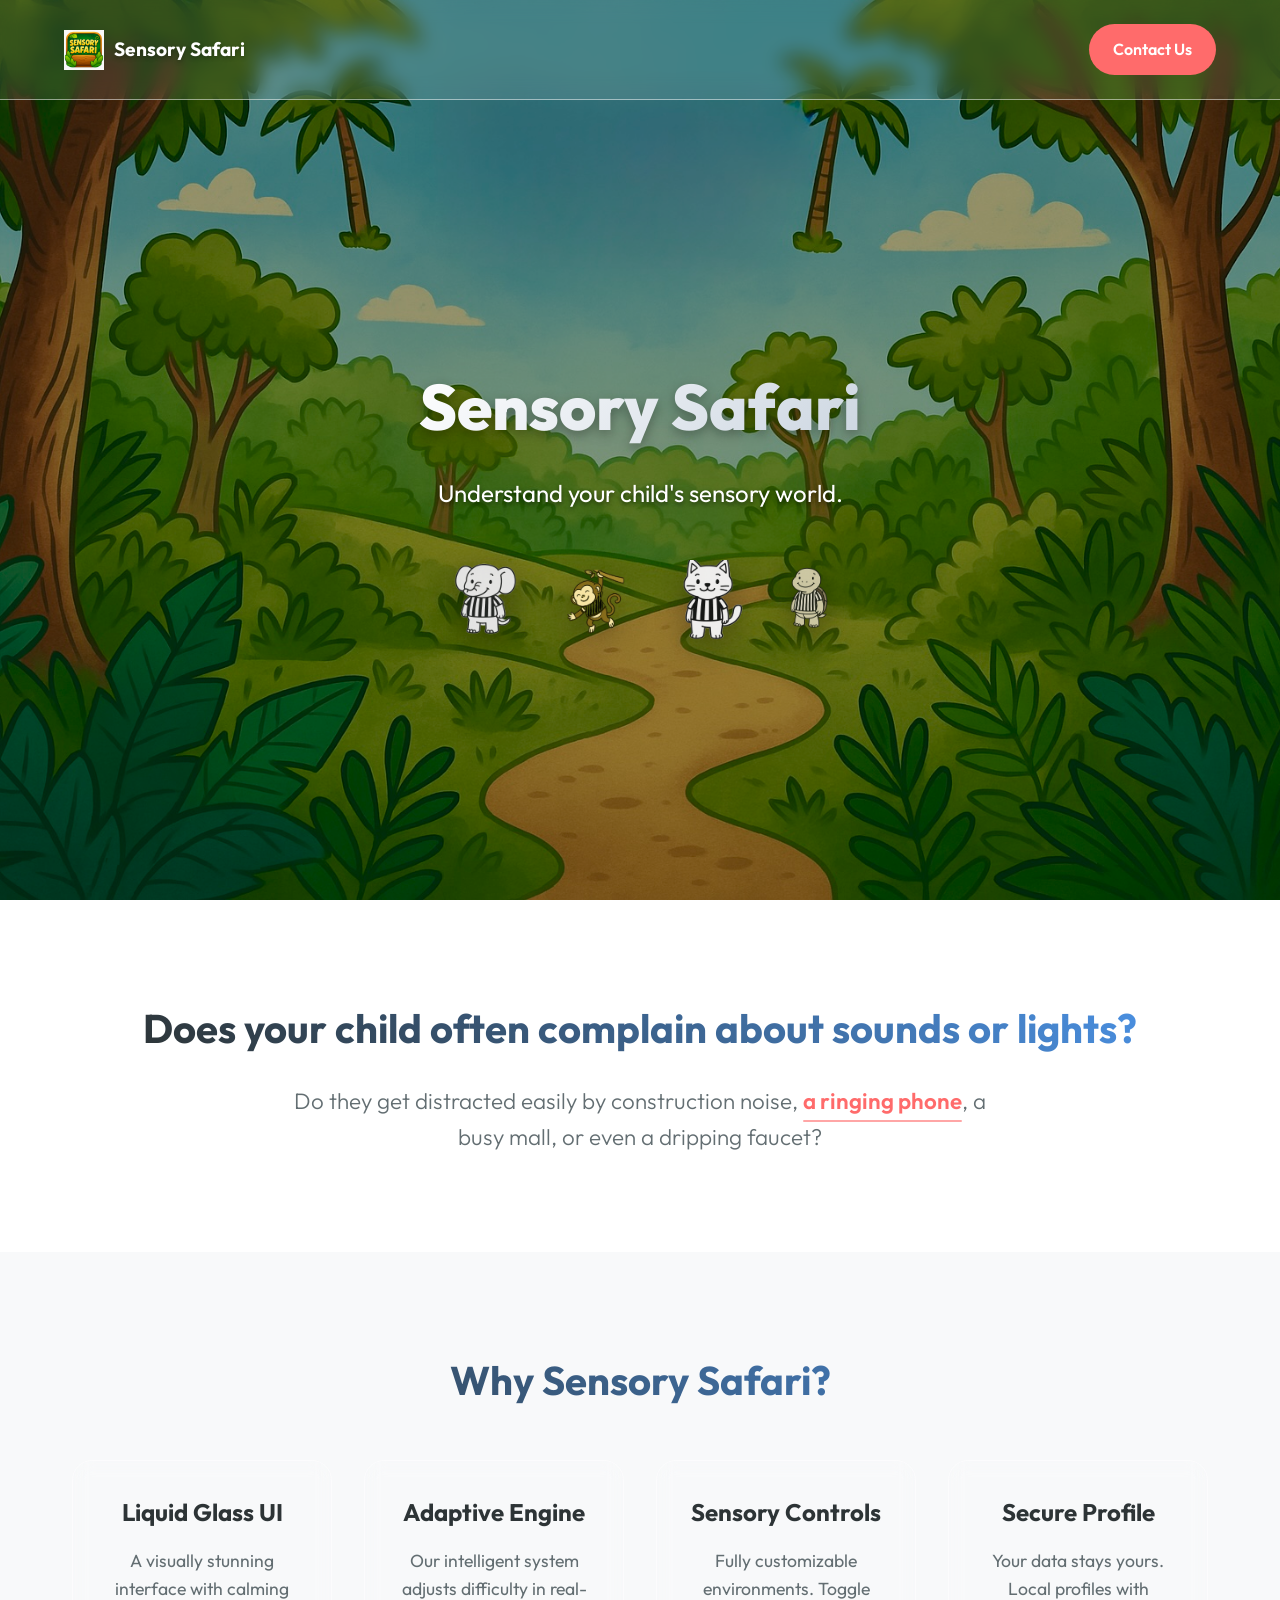
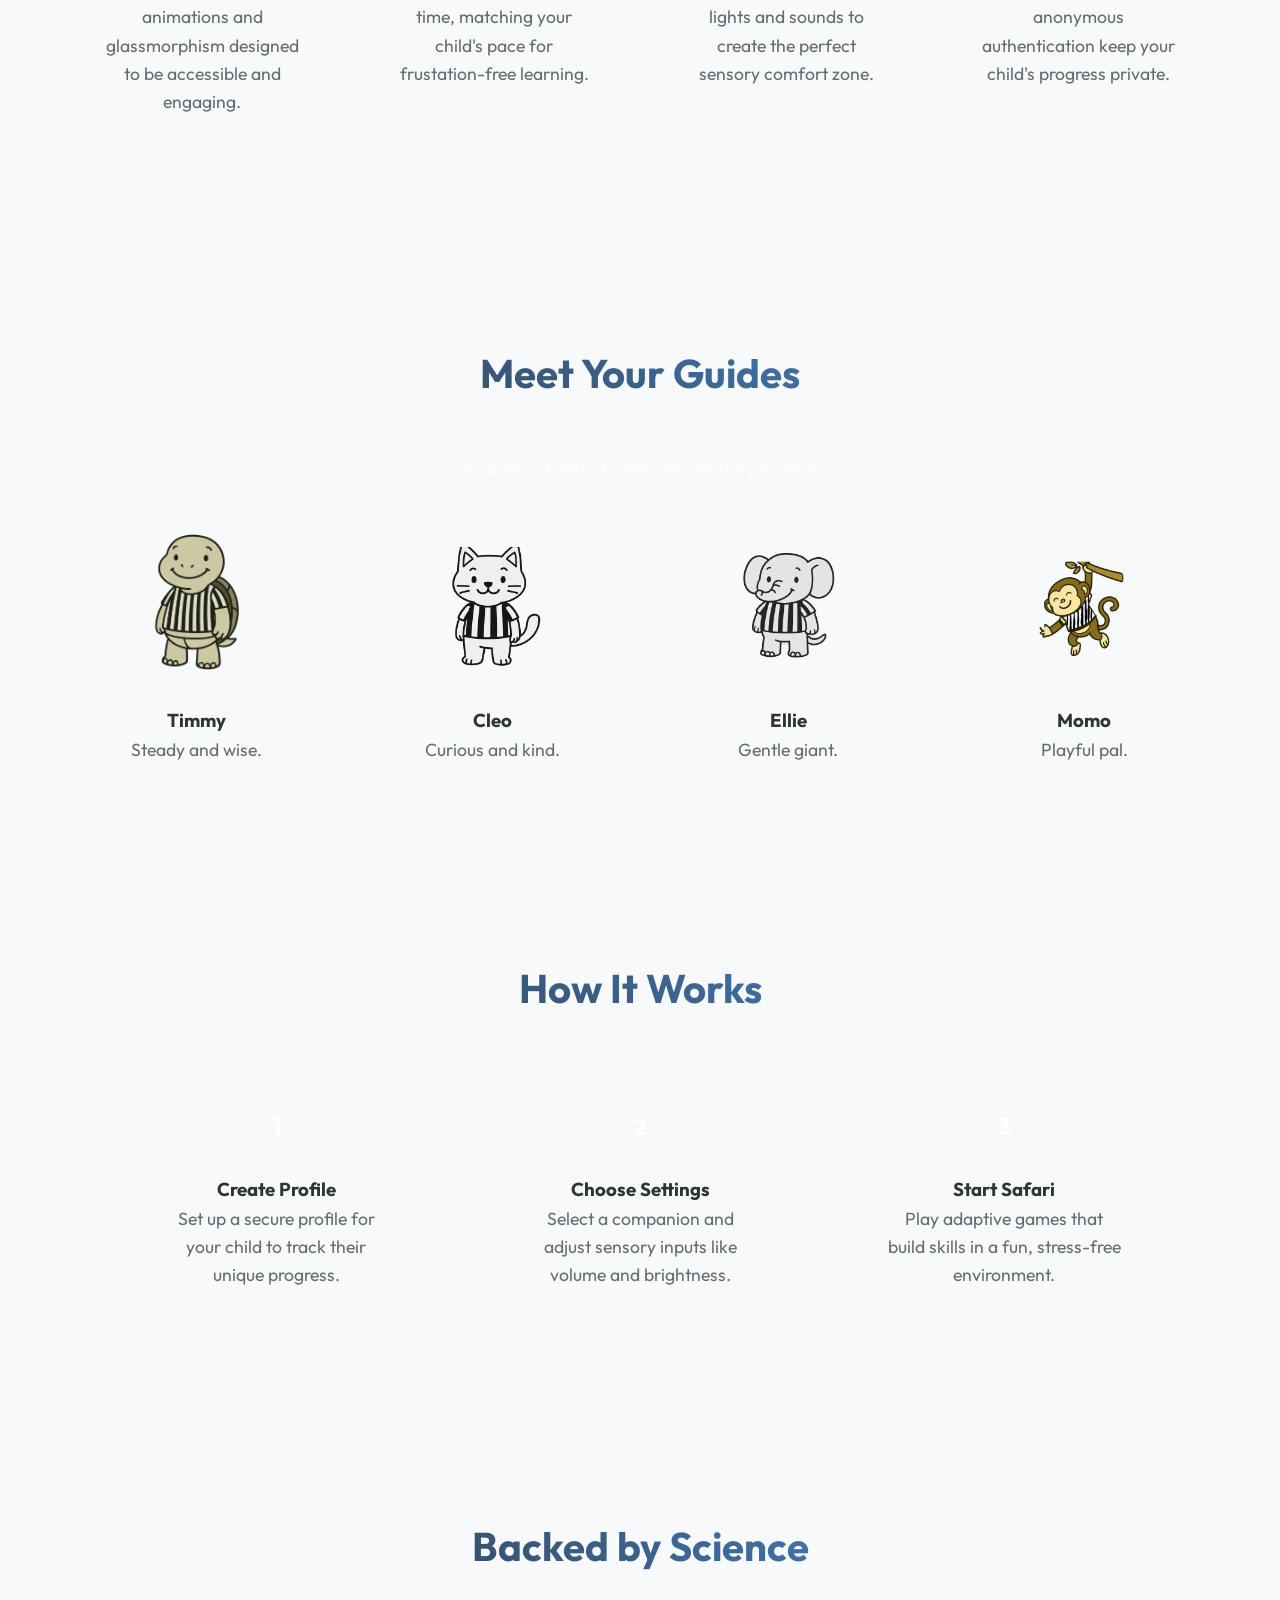
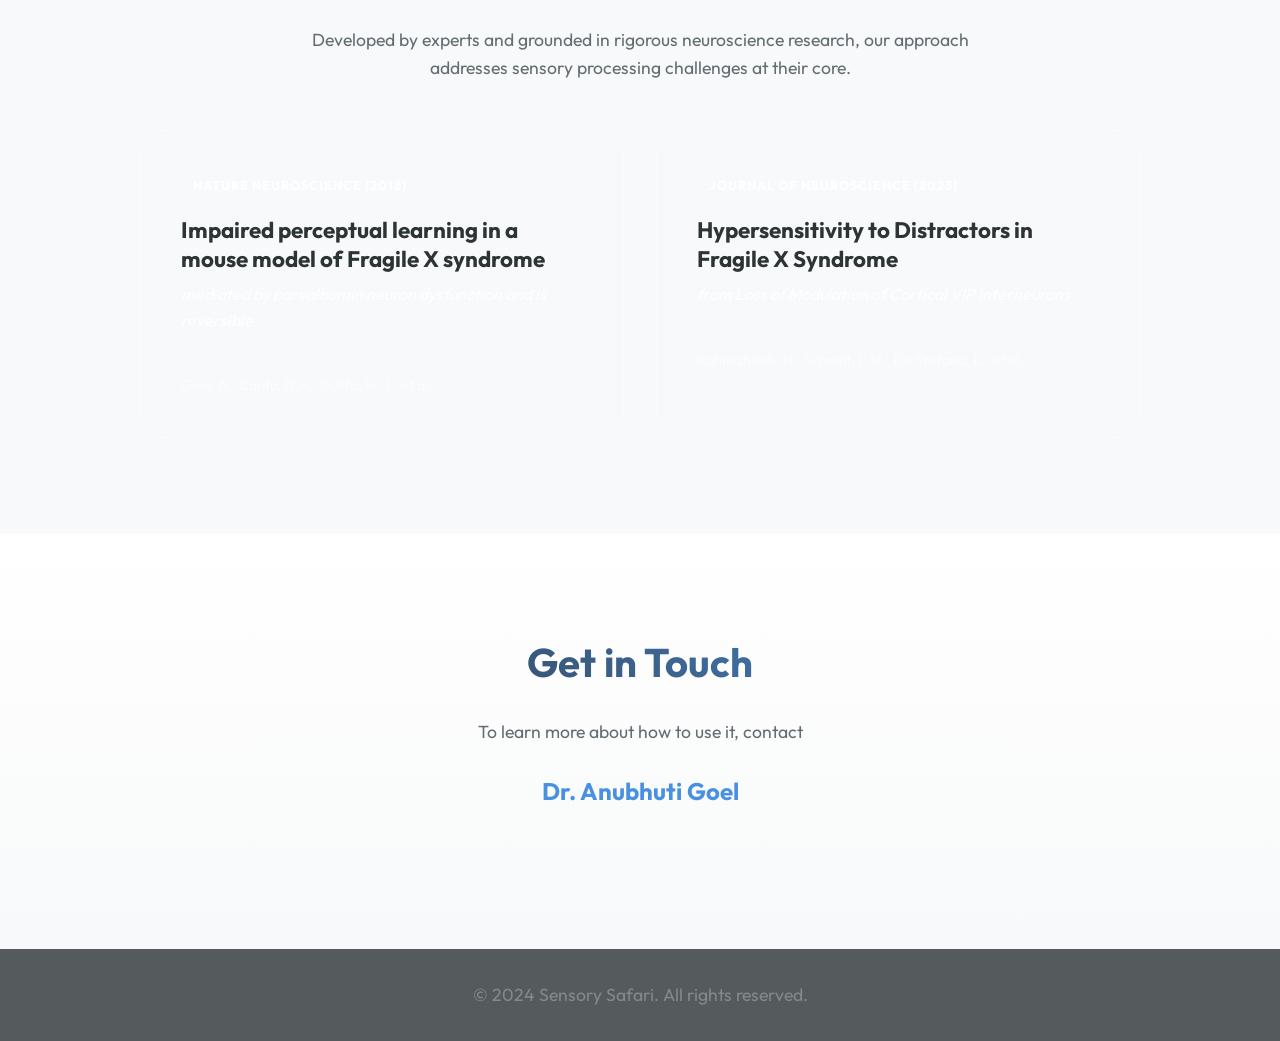
==== index.html @ 2cfa544a "Add Sensory Safari landing page and assets Initial commit for Sensory Safari web app, including inde" ====
<!DOCTYPE html>
<html lang="en">

<head>
    <meta charset="UTF-8">
    <meta name="viewport" content="width=device-width, initial-scale=1.0">
    <title>Sensory Safari</title>
    <meta name="description"
        content="Sensory Safari - An expert-developed tool to identify potential sensory or attentional challenges in children.">
    <link rel="preconnect" href="https://fonts.googleapis.com">
    <link rel="preconnect" href="https://fonts.gstatic.com" crossorigin>
    <link href="https://fonts.googleapis.com/css2?family=Outfit:wght@300;400;600;700&display=swap" rel="stylesheet">
    <link rel="stylesheet" href="styles.css">
    <link rel="icon" type="image/png" href="assets/app_icon.png">
</head>

<body>
    <nav class="navbar">
        <div class="logo-container">
            <img src="assets/app_icon.png" alt="Sensory Safari Logo" class="nav-logo">
            <span class="nav-title">Sensory Safari</span>
        </div>
        <a href="#contact" class="nav-cta">Contact Us</a>
    </nav>

    <header class="hero">
        <div class="hero-content">
            <h1 class="hero-title fade-in">Sensory Safari</h1>
            <p class="hero-subtitle fade-in delay-1">Understand your child's sensory world.</p>
            <div class="hero-animals">
                <img src="assets/elephant.png" alt="Elephant" class="animal elephant floating">
                <img src="assets/monkey.png" alt="Monkey" class="animal monkey floating delay-2">
                <img src="assets/cat.png" alt="Cat" class="animal cat floating delay-3">
                <img src="assets/turtle.png" alt="Turtle" class="animal turtle floating delay-4">
            </div>
        </div>
        <div class="hero-background"></div>
    </header>

    <main>
        <section class="problem-section scroll-reveal">
            <div class="container">
                <h2>Does your child often complain about sounds or lights?</h2>
                <p class="large-text">
                    Do they get distracted easily by construction noise, <span class="highlight">a ringing phone</span>,
                    a busy mall, or even a dripping faucet?
                </p>
            </div>
        </section>

        <!-- Features Section -->
        <section class="features scroll-reveal" id="features">
            <h2 class="section-title">Why Sensory Safari?</h2>
            <div class="features-grid">
                <div class="feature-card">
                    <h3>Liquid Glass UI</h3>
                    <p>A visually stunning interface with calming animations and glassmorphism designed to be accessible
                        and engaging.</p>
                </div>
                <div class="feature-card">
                    <h3>Adaptive Engine</h3>
                    <p>Our intelligent system adjusts difficulty in real-time, matching your child's pace for
                        frustation-free learning.</p>
                </div>
                <div class="feature-card">
                    <h3>Sensory Controls</h3>
                    <p>Fully customizable environments. Toggle lights and sounds to create the perfect sensory comfort
                        zone.</p>
                </div>
                <div class="feature-card">
                    <h3>Secure Profile</h3>
                    <p>Your data stays yours. Local profiles with anonymous authentication keep your child's progress
                        private.</p>
                </div>
            </div>
        </section>

        <!-- Companions Section -->
        <section class="companions scroll-reveal" id="companions">
            <h2 class="section-title">Meet Your Guides</h2>
            <p class="section-subtitle">Choose a friend to join you on the journey!</p>
            <div class="companions-grid">
                <div class="companion-card">
                    <div class="companion-img-wrapper">
                        <img src="assets/turtle.png" alt="Turtle" class="companion-img">
                    </div>
                    <h3>Timmy</h3>
                    <p>Steady and wise.</p>
                </div>
                <div class="companion-card">
                    <div class="companion-img-wrapper">
                        <img src="assets/cat.png" alt="Cat" class="companion-img">
                    </div>
                    <h3>Cleo</h3>
                    <p>Curious and kind.</p>
                </div>
                <div class="companion-card">
                    <div class="companion-img-wrapper">
                        <img src="assets/elephant.png" alt="Elephant" class="companion-img">
                    </div>
                    <h3>Ellie</h3>
                    <p>Gentle giant.</p>
                </div>
                <div class="companion-card">
                    <div class="companion-img-wrapper">
                        <img src="assets/monkey.png" alt="Monkey" class="companion-img">
                    </div>
                    <h3>Momo</h3>
                    <p>Playful pal.</p>
                </div>
            </div>
        </section>

        <!-- How It Works Section -->
        <section class="how-it-works scroll-reveal" id="how-it-works">
            <h2 class="section-title">How It Works</h2>
            <div class="steps-container">
                <div class="step-item">
                    <div class="step-number">1</div>
                    <h3>Create Profile</h3>
                    <p>Set up a secure profile for your child to track their unique progress.</p>
                </div>
                <div class="step-item">
                    <div class="step-number">2</div>
                    <h3>Choose Settings</h3>
                    <p>Select a companion and adjust sensory inputs like volume and brightness.</p>
                </div>
                <div class="step-item">
                    <div class="step-number">3</div>
                    <h3>Start Safari</h3>
                    <p>Play adaptive games that build skills in a fun, stress-free environment.</p>
                </div>
            </div>
        </section>

        <!-- Science Section -->
        <section class="science scroll-reveal" id="science">
            <div class="container">
                <h2 class="section-title">Backed by Science</h2>
                <p class="section-text">
                    Developed by experts and grounded in rigorous neuroscience research, our approach addresses sensory
                    processing challenges at their core.
                </p>
                <div class="research-grid">
                    <div class="research-card">
                        <div class="journal-badge">Nature Neuroscience (2018)</div>
                        <h3>Impaired perceptual learning in a mouse model of Fragile X syndrome</h3>
                        <p class="research-subtitle">mediated by parvalbumin neuron dysfunction and is reversible</p>
                        <p class="citation">Goel, A., Cantu, D.A., Guilfoyle, J., et al.</p>
                    </div>
                    <div class="research-card">
                        <div class="journal-badge">Journal of Neuroscience (2023)</div>
                        <h3>Hypersensitivity to Distractors in Fragile X Syndrome</h3>
                        <p class="research-subtitle">from Loss of Modulation of Cortical VIP Interneurons</p>
                        <p class="citation">Rahmatullah, N., Schmitt, L.M., De Stefano, L., et al.</p>
                    </div>
                </div>
            </div>
        </section>

        <section id="contact" class="contact-section scroll-reveal">
            <div class="container">
                <h2>Get in Touch</h2>
                <p>
                    To learn more about how to use it, contact <br>
                    <a href="mailto:anubhuti.goel@ucr.edu" class="contact-link">Dr. Anubhuti Goel</a>
                </p>
            </div>
        </section>
    </main>

    <footer>
        <div class="container">
            <p>&copy; 2024 Sensory Safari. All rights reserved.</p>
        </div>
    </footer>

    <script src="script.js"></script>
</body>

</html>
---- styles.css ----
:root {
    --primary: #4A90E2;
    --secondary: #50E3C2;
    --accent: #FF6B6B;
    --background: #F8F9FA;
    --text: #2D3436;
    --text-light: #636E72;
    --glass: rgba(255, 255, 255, 0.7);
    --glass-border: rgba(255, 255, 255, 0.5);
    --shadow: 0 8px 32px 0 rgba(31, 38, 135, 0.15);

    /* Safari vibes */
    --safari-green: #2ecc71;
    --safari-earth: #e67e22;
}

* {
    margin: 0;
    padding: 0;
    box-sizing: border-box;
}

body {
    font-family: 'Outfit', sans-serif;
    color: var(--text);
    background-color: var(--background);
    background-image:
        radial-gradient(at 0% 0%, hsla(253, 16%, 7%, 1) 0, transparent 50%),
        radial-gradient(at 50% 0%, hsla(225, 39%, 30%, 1) 0, transparent 50%),
        radial-gradient(at 100% 0%, hsla(339, 49%, 30%, 1) 0, transparent 50%);
    background-attachment: fixed;
    line-height: 1.6;
    overflow-x: hidden;
}

/* Navbar */
.navbar {
    position: fixed;
    top: 0;
    left: 0;
    width: 100%;
    padding: 1.5rem 5%;
    display: flex;
    justify-content: space-between;
    align-items: center;
    background: rgba(255, 255, 255, 0.1);
    backdrop-filter: blur(10px);
    -webkit-backdrop-filter: blur(10px);
    z-index: 1000;
    border-bottom: 1px solid var(--glass-border);
}

.logo-container {
    display: flex;
    align-items: center;
    gap: 10px;
}

.nav-logo {
    height: 40px;
    width: auto;
}

.nav-title {
    font-weight: 700;
    font-size: 1.2rem;
    color: white;
    /* Contrast against dark top bg */
    text-shadow: 0 2px 4px rgba(0, 0, 0, 0.3);
}

.nav-cta {
    padding: 0.8rem 1.5rem;
    background: var(--accent);
    color: white;
    text-decoration: none;
    border-radius: 50px;
    font-weight: 600;
    transition: transform 0.3s ease, box-shadow 0.3s ease;
}

.nav-cta:hover {
    transform: translateY(-2px);
    box-shadow: 0 5px 15px rgba(255, 107, 107, 0.4);
}

/* Hero Section */
.hero {
    min-height: 100vh;
    display: flex;
    align-items: center;
    justify-content: center;
    text-align: center;
    position: relative;
    padding: 8rem 2rem 2rem;
    color: white;
    overflow: hidden;
}

.hero-background {
    position: absolute;
    top: 0;
    left: 0;
    width: 100%;
    height: 100%;
    background-image: url('assets/Background.png');
    /* Use app background if suitable, else gradient remains */
    background-size: cover;
    background-position: center;
    z-index: -1;
    filter: brightness(0.6);
    /* Darken for text readability */
}

/* Fallback if image doesn't load or looks bad, use body gradient */

.hero-content {
    max-width: 800px;
    z-index: 1;
}

.hero-title {
    font-size: 4rem;
    font-weight: 800;
    margin-bottom: 1rem;
    background: linear-gradient(135deg, #fff 0%, #cbd5e0 100%);
    -webkit-background-clip: text;
    background-clip: text;
    background-clip: text;
    -webkit-text-fill-color: transparent;
    filter: drop-shadow(0 4px 6px rgba(0, 0, 0, 0.3));
    opacity: 0;
    transform: translateY(20px);
    transition: opacity 0.8s ease, transform 0.8s ease;
}

.hero-subtitle {
    font-size: 1.5rem;
    margin-bottom: 3rem;
    font-weight: 400;
    color: white;
    text-shadow: 0 2px 4px rgba(0, 0, 0, 0.5);
    opacity: 0;
    transform: translateY(20px);
    transition: opacity 0.8s ease, transform 0.8s ease;
}

/* Features Section */
.features,
.companions,
.how-it-works {
    padding: 6rem 2rem;
    max-width: 1200px;
    margin: 0 auto;
    text-align: center;
}

.section-title {
    font-size: 2.5rem;
    margin-bottom: 3rem;
    color: var(--text-color);
}

.section-subtitle {
    font-size: 1.2rem;
    margin-bottom: 3rem;
    color: rgba(255, 255, 255, 0.8);
}

.features-grid {
    display: grid;
    grid-template-columns: repeat(auto-fit, minmax(250px, 1fr));
    gap: 2rem;
}

.feature-card {
    background: var(--glass-bg);
    backdrop-filter: blur(10px);
    border: 1px solid var(--glass-border);
    padding: 2rem;
    border-radius: 20px;
    transition: transform 0.3s ease;
}

.feature-card:hover {
    transform: translateY(-10px);
}

.feature-card h3 {
    font-size: 1.5rem;
    margin-bottom: 1rem;
    color: var(--secondary-color);
}

/* Companions Section */
.companions-grid {
    display: grid;
    grid-template-columns: repeat(auto-fit, minmax(200px, 1fr));
    gap: 3rem;
    justify-items: center;
}

.companion-card {
    text-align: center;
}

.companion-img-wrapper {
    width: 150px;
    height: 150px;
    background: var(--glass-bg);
    border-radius: 50%;
    display: flex;
    align-items: center;
    justify-content: center;
    margin-bottom: 1.5rem;
    border: 2px solid var(--primary-color);
    transition: transform 0.3s ease, box-shadow 0.3s ease;
}

.companion-img-wrapper:hover {
    transform: scale(1.05);
    box-shadow: 0 0 20px rgba(78, 205, 196, 0.4);
}

.companion-img {
    width: 80%;
    height: auto;
}

/* How It Works Section */
.steps-container {
    display: flex;
    flex-wrap: wrap;
    justify-content: center;
    gap: 4rem;
    margin-top: 3rem;
}

.step-item {
    flex: 1;
    min-width: 250px;
    max-width: 300px;
    position: relative;
    padding: 2rem;
    background: var(--glass-bg);
    border-radius: 20px;
    border: 1px solid var(--glass-border);
}

.step-number {
    width: 50px;
    height: 50px;
    background: var(--accent-color);
    color: white;
    font-size: 1.5rem;
    font-weight: bold;
    border-radius: 50%;
    display: flex;
    align-items: center;
    justify-content: center;
    margin: 0 auto 1.5rem;
}

/* Research Section */
.research-grid {
    display: grid;
    grid-template-columns: repeat(auto-fit, minmax(300px, 1fr));
    gap: 2rem;
    margin-top: 3rem;
    text-align: left;
}

.research-card {
    background: var(--glass-bg);
    backdrop-filter: blur(10px);
    border: 1px solid var(--glass-border);
    padding: 2.5rem;
    border-radius: 20px;
    position: relative;
    transition: transform 0.3s ease, box-shadow 0.3s ease;
}

.research-card:hover {
    transform: translateY(-5px);
    box-shadow: 0 10px 30px rgba(0, 0, 0, 0.2);
}

.journal-badge {
    display: inline-block;
    background: var(--accent-color);
    color: white;
    padding: 0.25rem 0.75rem;
    border-radius: 50px;
    font-size: 0.8rem;
    font-weight: bold;
    margin-bottom: 1rem;
    text-transform: uppercase;
    letter-spacing: 1px;
}

.research-card h3 {
    font-size: 1.4rem;
    margin-bottom: 0.5rem;
    color: var(--secondary-color);
    line-height: 1.3;
}

.research-subtitle {
    font-size: 1rem;
    color: rgba(255, 255, 255, 0.9);
    margin-bottom: 1.5rem;
    font-style: italic;
}

.citation {
    font-size: 0.9rem;
    color: rgba(255, 255, 255, 0.6);
    border-top: 1px solid rgba(255, 255, 255, 0.1);
    padding-top: 1rem;
}

/* Hero Animals */
.hero-animals {
    display: flex;
    justify-content: center;
    gap: 2rem;
    flex-wrap: wrap;
    margin-top: 2rem;
}

.animal {
    height: 80px;
    width: auto;
    filter: drop-shadow(0 10px 15px rgba(0, 0, 0, 0.3));
    transition: transform 0.3s ease;
}

.animal:hover {
    transform: scale(1.1) rotate(5deg);
}

/* Floating Animation */
@keyframes float {
    0% {
        transform: translateY(0px);
    }

    50% {
        transform: translateY(-10px);
    }

    100% {
        transform: translateY(0px);
    }
}

.floating {
    animation: float 4s ease-in-out infinite;
}

.delay-1 {
    animation-delay: 0.5s;
}

.delay-2 {
    animation-delay: 1s;
}

.delay-3 {
    animation-delay: 1.5s;
}

.delay-4 {
    animation-delay: 2s;
}

/* Sections */
section {
    padding: 6rem 2rem;
}

.container {
    max-width: 1000px;
    margin: 0 auto;
    text-align: center;
}

.glass-card {
    background: var(--glass);
    backdrop-filter: blur(16px);
    -webkit-backdrop-filter: blur(16px);
    border: 1px solid var(--glass-border);
    border-radius: 20px;
    padding: 4rem;
    box-shadow: var(--shadow);
}

h2 {
    font-size: 2.5rem;
    margin-bottom: 1.5rem;
    background: linear-gradient(45deg, var(--text), var(--primary));
    -webkit-background-clip: text;
    background-clip: text;
    background-clip: text;
    -webkit-text-fill-color: transparent;
}

p {
    font-size: 1.1rem;
    color: var(--text-light);
    max-width: 700px;
    margin: 0 auto;
}

.large-text {
    font-size: 1.4rem;
    font-weight: 300;
}

.highlight {
    color: var(--accent);
    font-weight: 600;
    position: relative;
    display: inline-block;
}

.highlight::after {
    content: '';
    position: absolute;
    bottom: -2px;
    left: 0;
    width: 100%;
    height: 2px;
    background: var(--accent);
    border-radius: 2px;
    opacity: 0.6;
}

/* Problem Section */
.problem-section {
    background: white;
}

/* Solution Section */
.solution-section {
    background: transparent;
    padding: 8rem 2rem;
}

/* Science Section */
.science-section {
    background: white;
}

/* Contact Section */
.contact-section {
    background: linear-gradient(180deg, white 0%, var(--background) 100%);
    padding-bottom: 8rem;
}

.contact-link {
    color: var(--primary);
    font-weight: 700;
    text-decoration: none;
    font-size: 1.5rem;
    margin-top: 1rem;
    display: inline-block;
    padding: 0.5rem 1rem;
    border: 2px solid transparent;
    border-radius: 10px;
    transition: all 0.3s ease;
}

.contact-link:hover {
    border-color: var(--primary);
    background: rgba(74, 144, 226, 0.1);
}

/* Footer */
footer {
    background: #2D3436;
    color: white;
    padding: 2rem;
    text-align: center;
    font-size: 0.9rem;
    opacity: 0.8;
}

/* Scroll Reveal */
.scroll-reveal {
    opacity: 0;
    transform: translateY(30px);
    transition: all 0.8s ease-out;
}

.scroll-reveal.visible {
    opacity: 1;
    transform: translateY(0);
}

/* Responsive */
@media (max-width: 768px) {
    .hero-title {
        font-size: 3rem;
    }

    .glass-card {
        padding: 2rem;
    }

    h2 {
        font-size: 2rem;
    }
}
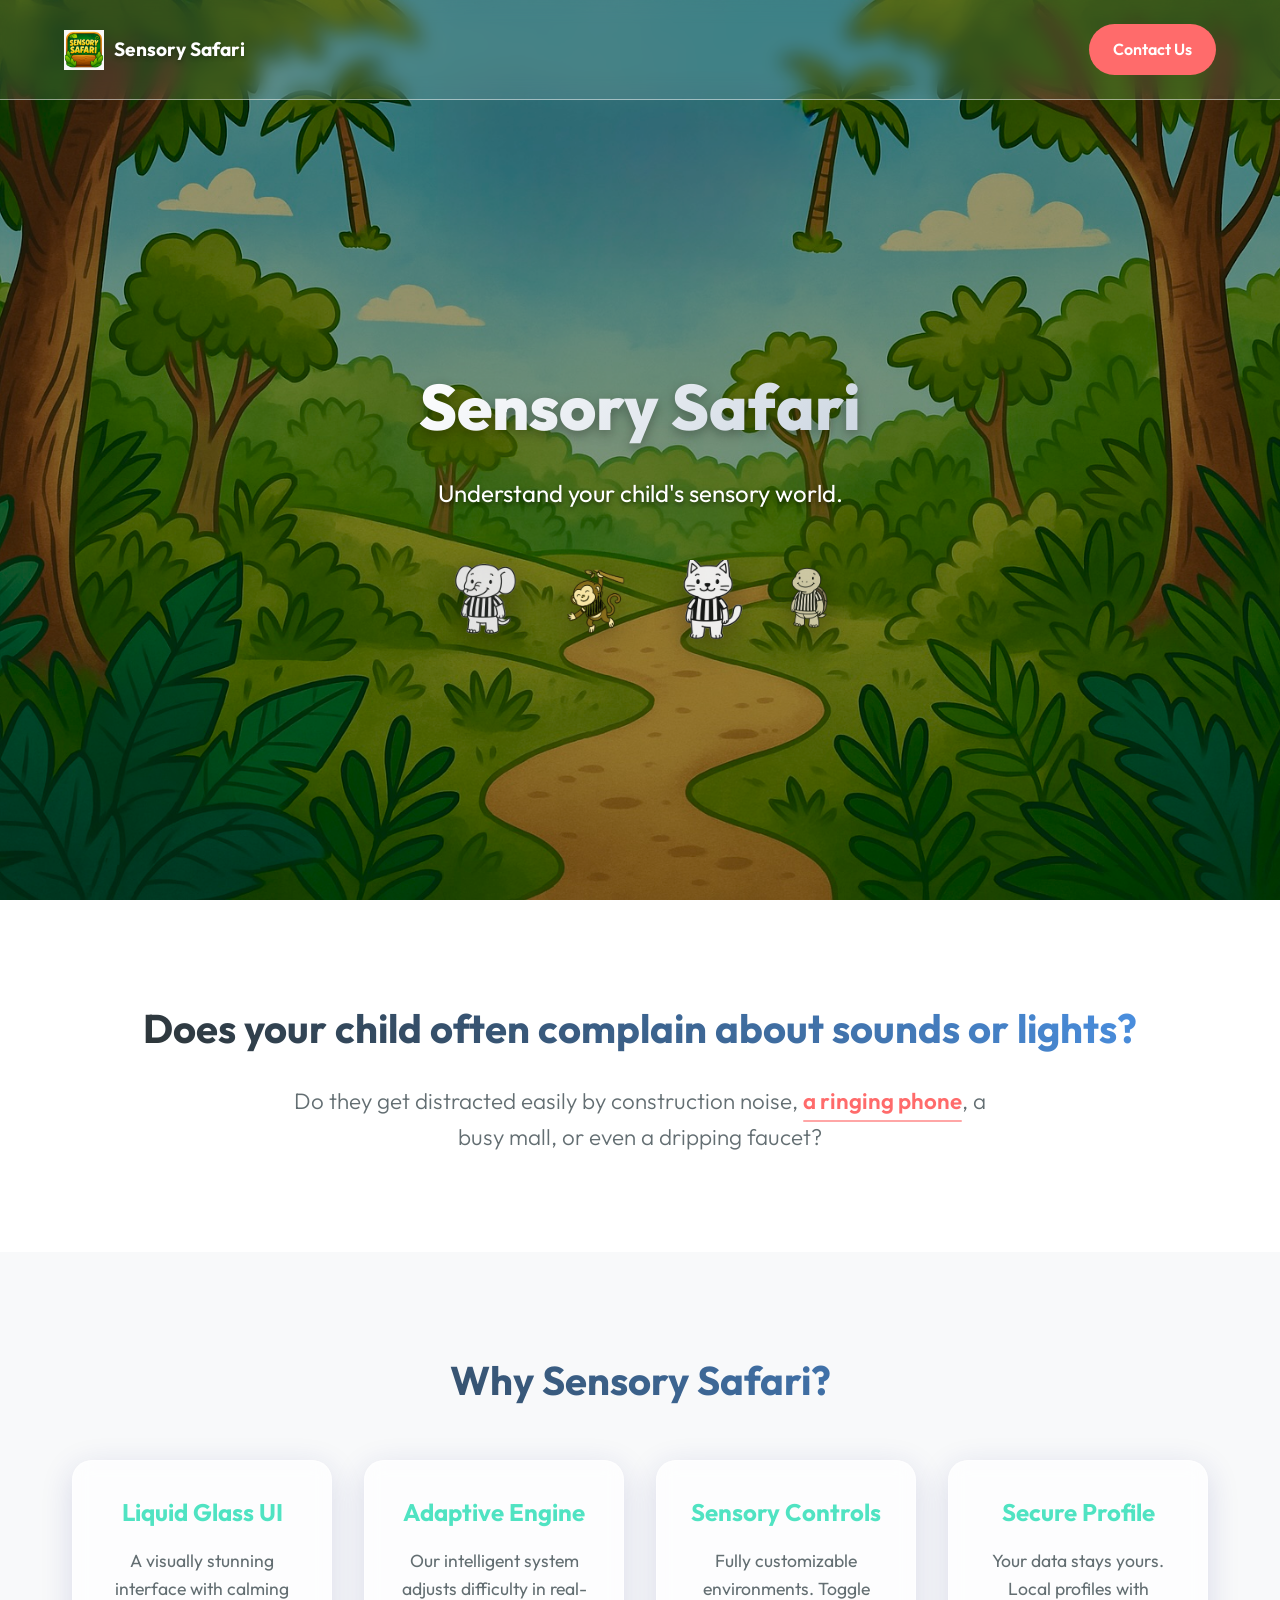
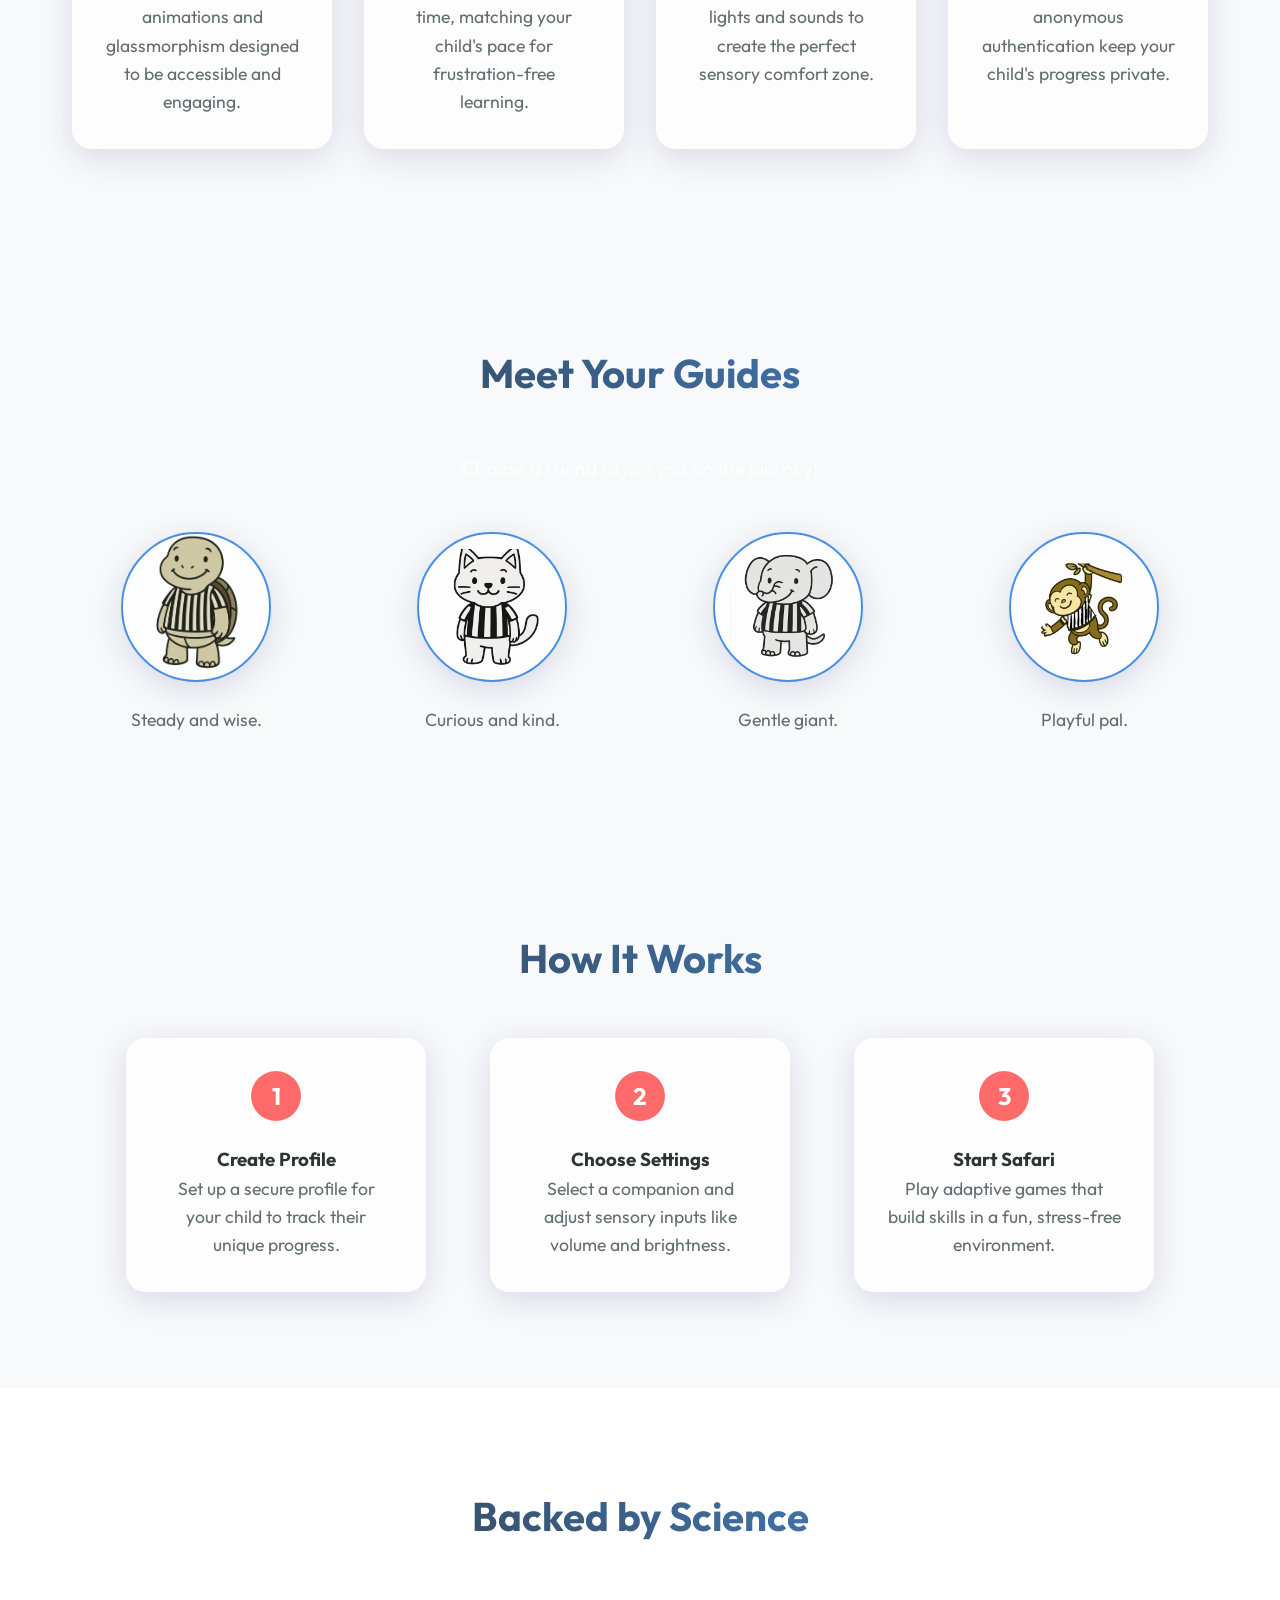
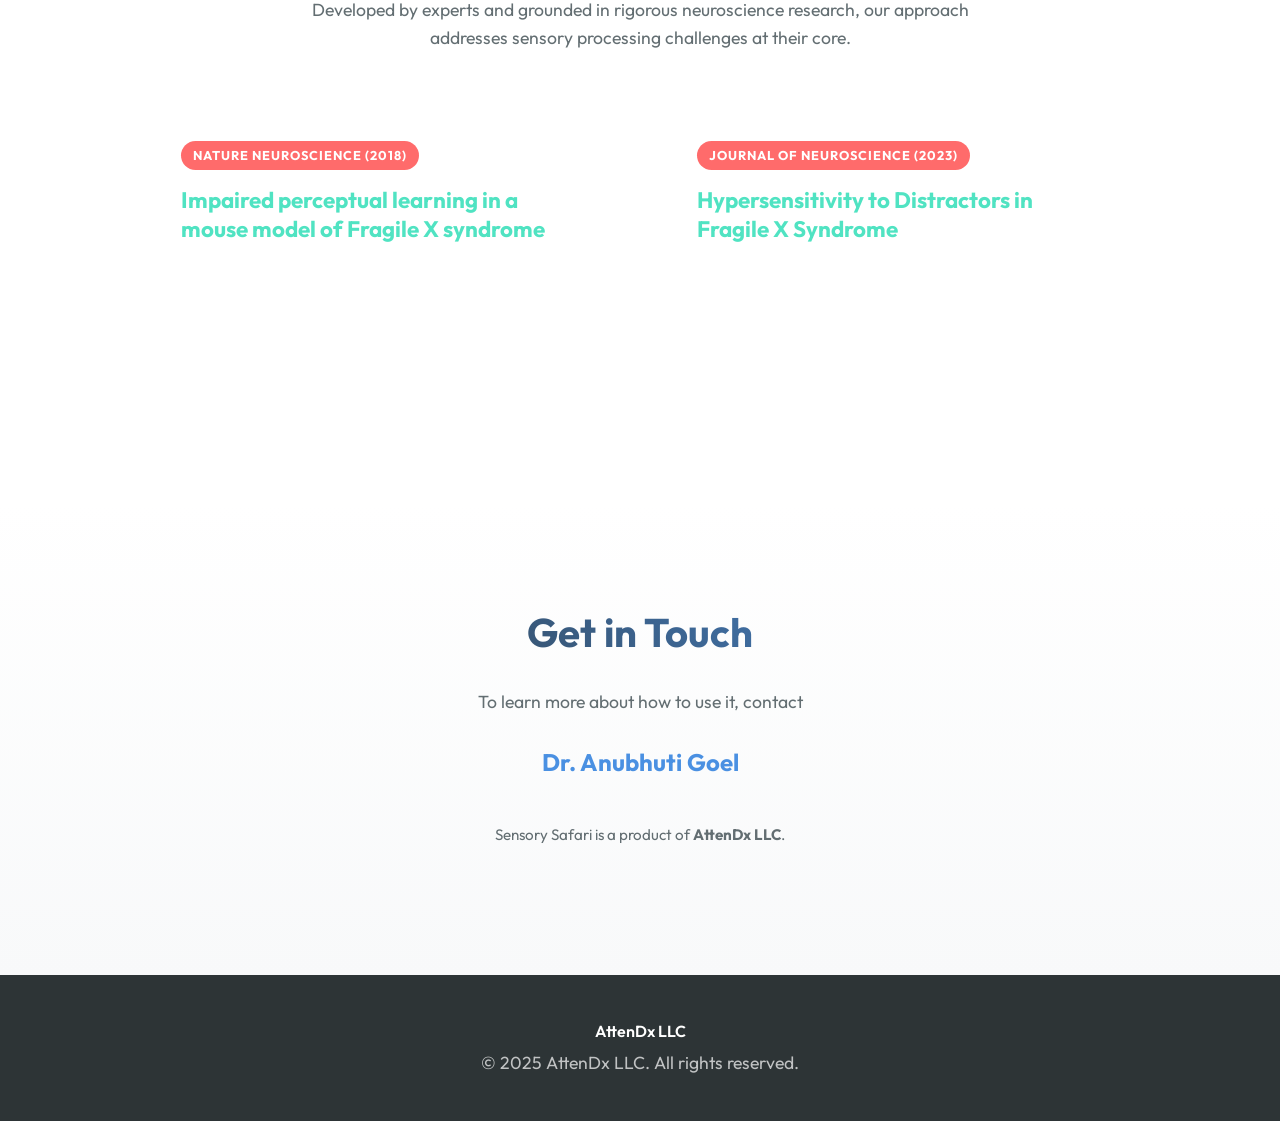
==== commit c0a2a770: "Add AttenDx LLC branding and fix broken CSS variables - Add AttenDx LLC to contact section and foote" ====
--- a/index.html
+++ b/index.html
@@ -60,7 +60,7 @@
                 <div class="feature-card">
                     <h3>Adaptive Engine</h3>
                     <p>Our intelligent system adjusts difficulty in real-time, matching your child's pace for
-                        frustation-free learning.</p>
+                        frustration-free learning.</p>
                 </div>
                 <div class="feature-card">
                     <h3>Sensory Controls</h3>
@@ -84,28 +84,24 @@
                     <div class="companion-img-wrapper">
                         <img src="assets/turtle.png" alt="Turtle" class="companion-img">
                     </div>
-                    <h3>Timmy</h3>
                     <p>Steady and wise.</p>
                 </div>
                 <div class="companion-card">
                     <div class="companion-img-wrapper">
                         <img src="assets/cat.png" alt="Cat" class="companion-img">
                     </div>
-                    <h3>Cleo</h3>
                     <p>Curious and kind.</p>
                 </div>
                 <div class="companion-card">
                     <div class="companion-img-wrapper">
                         <img src="assets/elephant.png" alt="Elephant" class="companion-img">
                     </div>
-                    <h3>Ellie</h3>
                     <p>Gentle giant.</p>
                 </div>
                 <div class="companion-card">
                     <div class="companion-img-wrapper">
                         <img src="assets/monkey.png" alt="Monkey" class="companion-img">
                     </div>
-                    <h3>Momo</h3>
                     <p>Playful pal.</p>
                 </div>
             </div>
@@ -165,13 +161,17 @@
                     To learn more about how to use it, contact <br>
                     <a href="mailto:anubhuti.goel@ucr.edu" class="contact-link">Dr. Anubhuti Goel</a>
                 </p>
+                <p style="margin-top: 2rem; font-size: 0.95rem;">
+                    Sensory Safari is a product of <strong>AttenDx LLC</strong>.
+                </p>
             </div>
         </section>
     </main>
 
     <footer>
         <div class="container">
-            <p>&copy; 2024 Sensory Safari. All rights reserved.</p>
+            <p class="footer-brand">AttenDx LLC</p>
+            <p>&copy; 2025 AttenDx LLC. All rights reserved.</p>
         </div>
     </footer>
 
--- a/styles.css
+++ b/styles.css
@@ -158,7 +158,7 @@
 .section-title {
     font-size: 2.5rem;
     margin-bottom: 3rem;
-    color: var(--text-color);
+    color: var(--text);
 }
 
 .section-subtitle {
@@ -174,11 +174,13 @@
 }
 
 .feature-card {
-    background: var(--glass-bg);
+    background: var(--glass);
     backdrop-filter: blur(10px);
+    -webkit-backdrop-filter: blur(10px);
     border: 1px solid var(--glass-border);
     padding: 2rem;
     border-radius: 20px;
+    box-shadow: var(--shadow);
     transition: transform 0.3s ease;
 }
 
@@ -189,7 +191,7 @@
 .feature-card h3 {
     font-size: 1.5rem;
     margin-bottom: 1rem;
-    color: var(--secondary-color);
+    color: var(--secondary);
 }
 
 /* Companions Section */
@@ -207,13 +209,16 @@
 .companion-img-wrapper {
     width: 150px;
     height: 150px;
-    background: var(--glass-bg);
+    background: var(--glass);
+    backdrop-filter: blur(10px);
+    -webkit-backdrop-filter: blur(10px);
     border-radius: 50%;
     display: flex;
     align-items: center;
     justify-content: center;
     margin-bottom: 1.5rem;
-    border: 2px solid var(--primary-color);
+    border: 2px solid var(--primary);
+    box-shadow: var(--shadow);
     transition: transform 0.3s ease, box-shadow 0.3s ease;
 }
 
@@ -242,15 +247,18 @@
     max-width: 300px;
     position: relative;
     padding: 2rem;
-    background: var(--glass-bg);
+    background: var(--glass);
+    backdrop-filter: blur(10px);
+    -webkit-backdrop-filter: blur(10px);
     border-radius: 20px;
     border: 1px solid var(--glass-border);
+    box-shadow: var(--shadow);
 }
 
 .step-number {
     width: 50px;
     height: 50px;
-    background: var(--accent-color);
+    background: var(--accent);
     color: white;
     font-size: 1.5rem;
     font-weight: bold;
@@ -271,8 +279,9 @@
 }
 
 .research-card {
-    background: var(--glass-bg);
+    background: var(--glass);
     backdrop-filter: blur(10px);
+    -webkit-backdrop-filter: blur(10px);
     border: 1px solid var(--glass-border);
     padding: 2.5rem;
     border-radius: 20px;
@@ -287,7 +296,7 @@
 
 .journal-badge {
     display: inline-block;
-    background: var(--accent-color);
+    background: var(--accent);
     color: white;
     padding: 0.25rem 0.75rem;
     border-radius: 50px;
@@ -301,7 +310,7 @@
 .research-card h3 {
     font-size: 1.4rem;
     margin-bottom: 0.5rem;
-    color: var(--secondary-color);
+    color: var(--secondary);
     line-height: 1.3;
 }
 
@@ -448,7 +457,8 @@
 }
 
 /* Science Section */
-.science-section {
+.science-section,
+.science {
     background: white;
 }
 
@@ -480,10 +490,22 @@
 footer {
     background: #2D3436;
     color: white;
-    padding: 2rem;
+    padding: 2.5rem 2rem;
     text-align: center;
     font-size: 0.9rem;
-    opacity: 0.8;
+}
+
+footer p {
+    color: rgba(255, 255, 255, 0.7);
+    max-width: none;
+    margin: 0.25rem auto;
+}
+
+.footer-brand {
+    font-weight: 600;
+    font-size: 1rem;
+    color: white !important;
+    margin-bottom: 0.25rem !important;
 }
 
 /* Scroll Reveal */
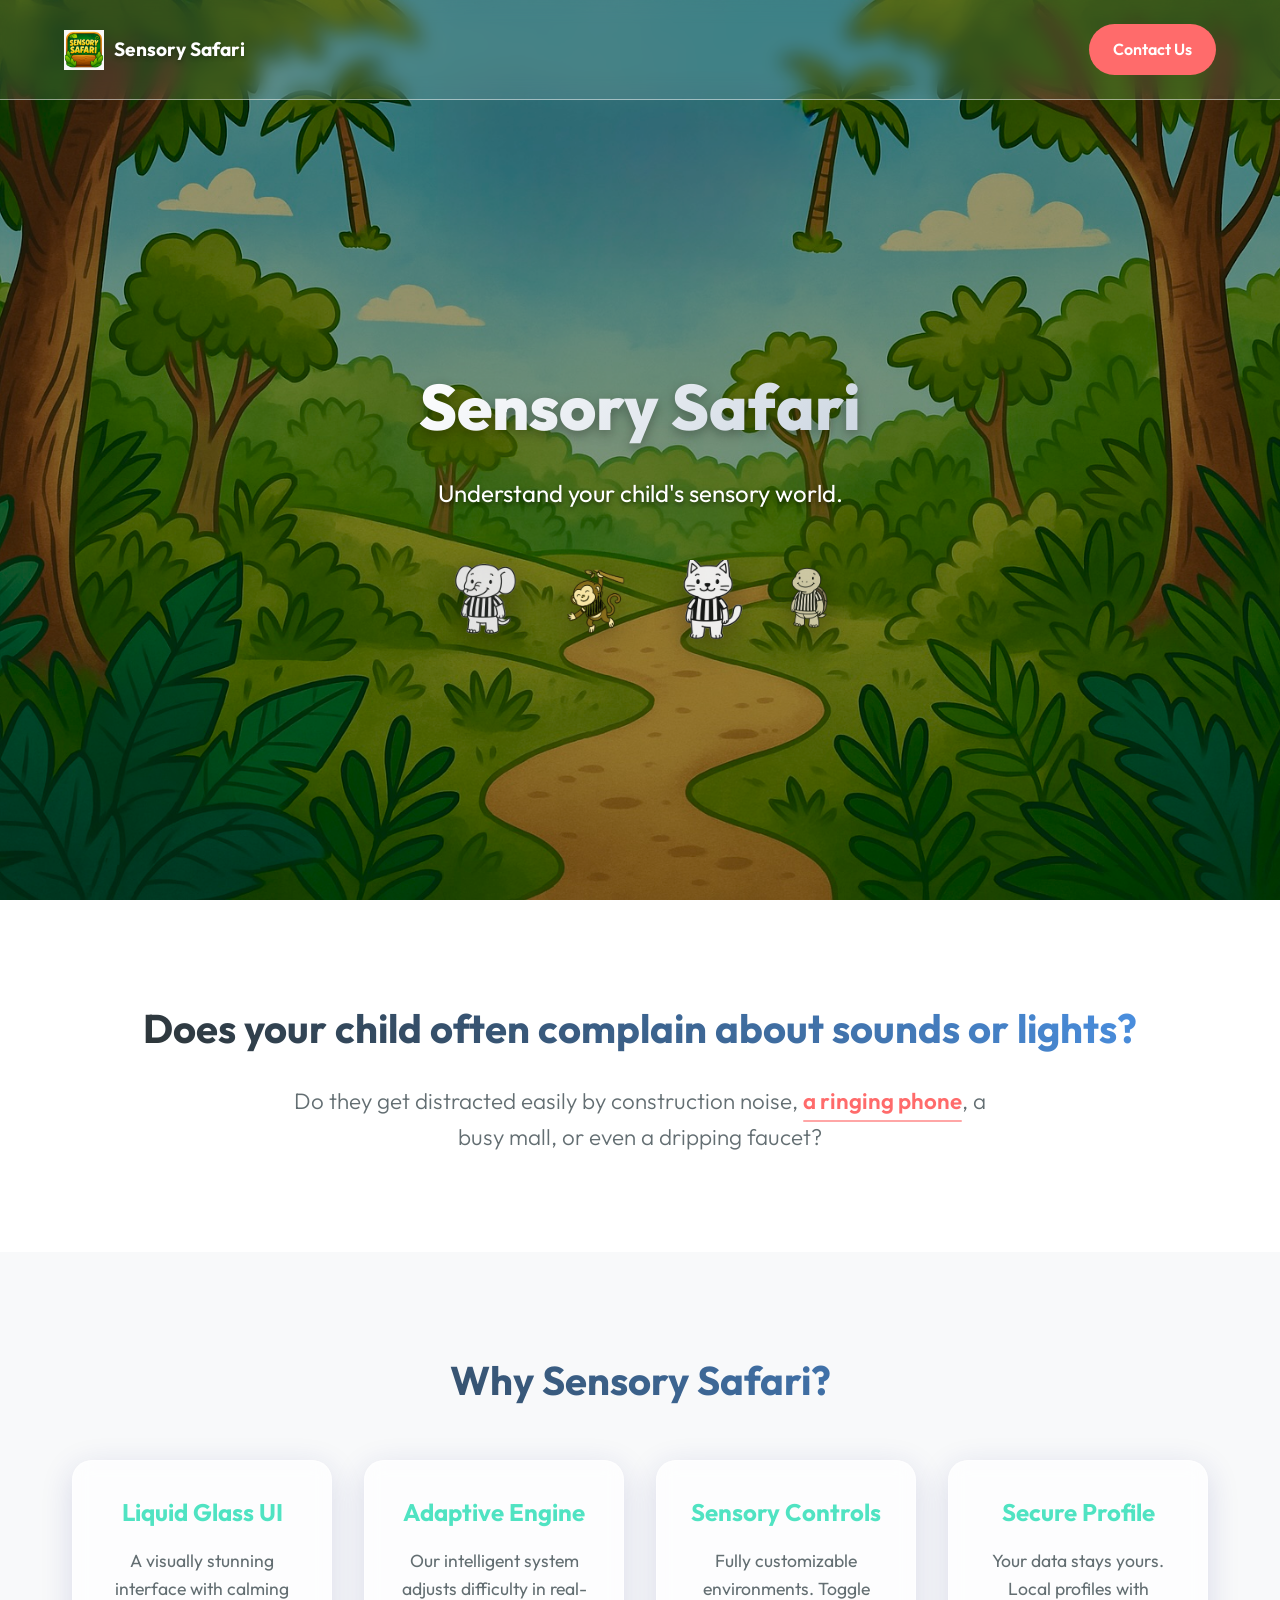
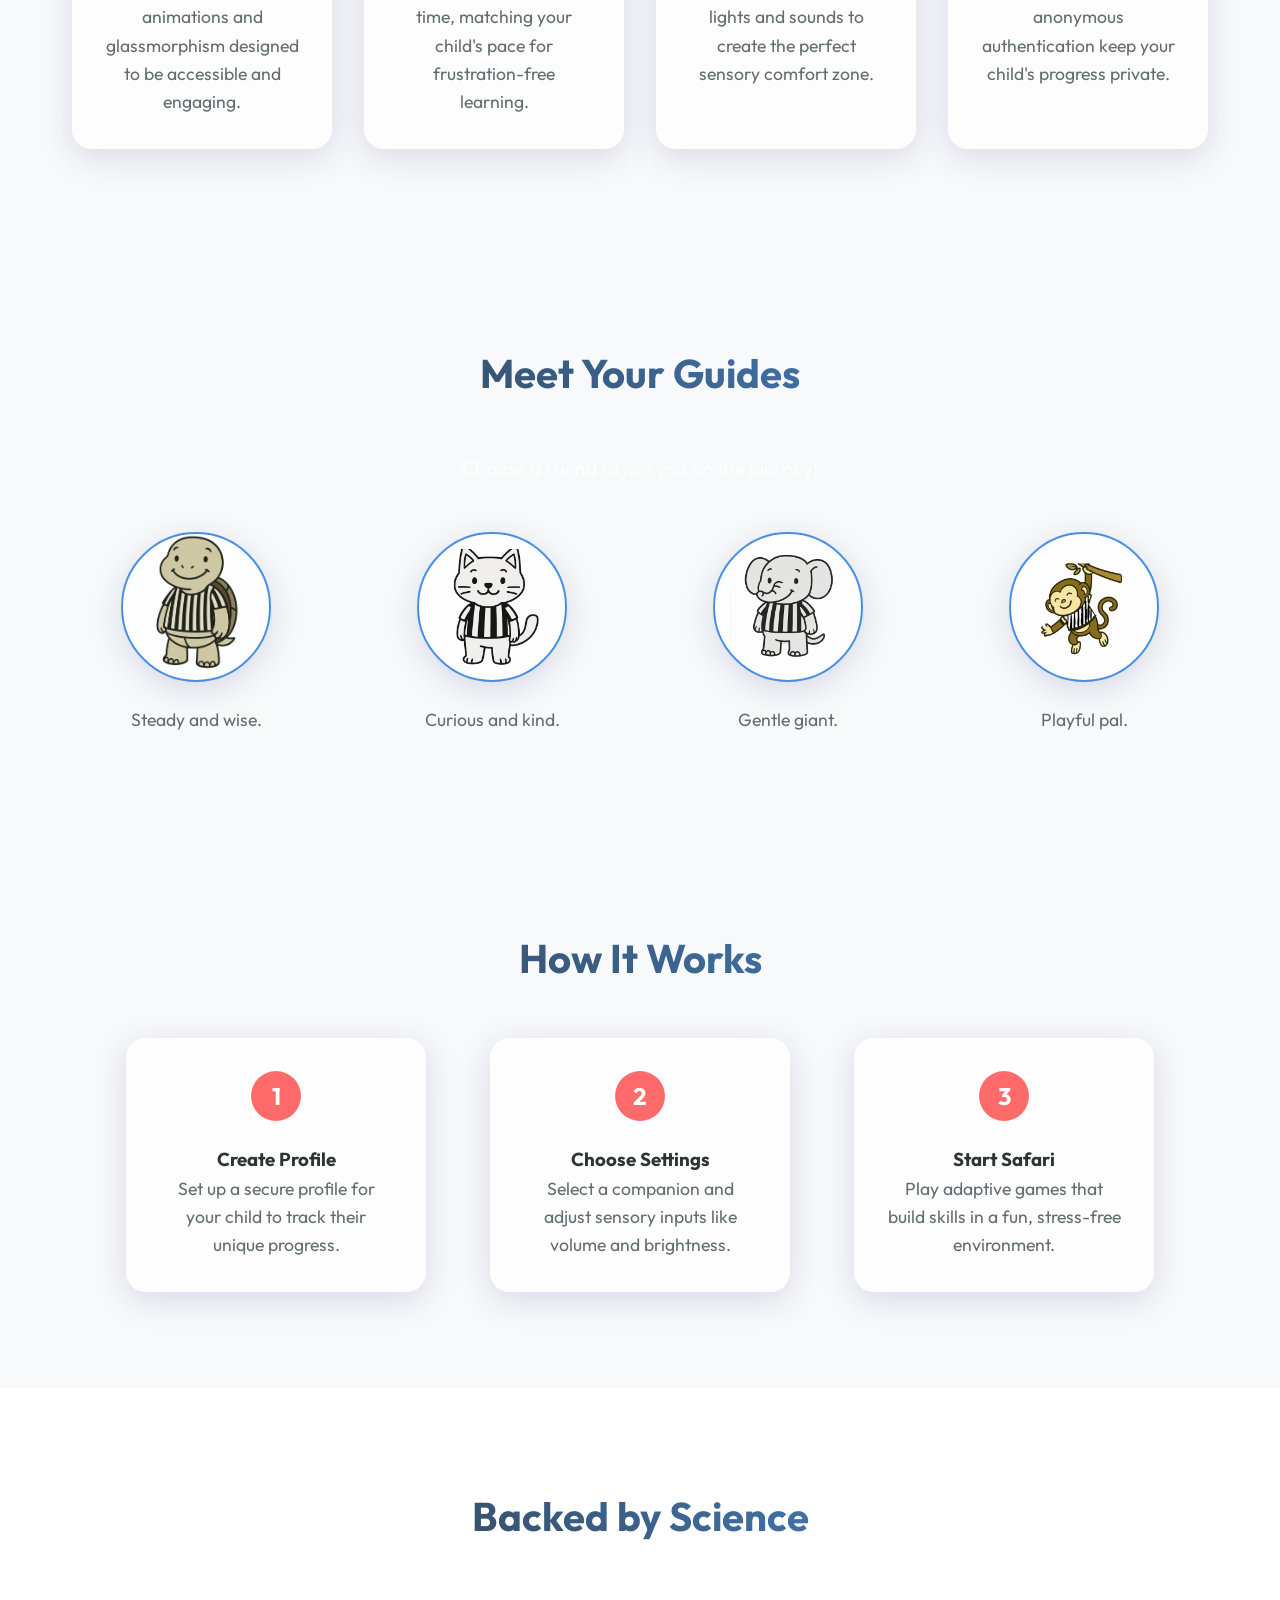
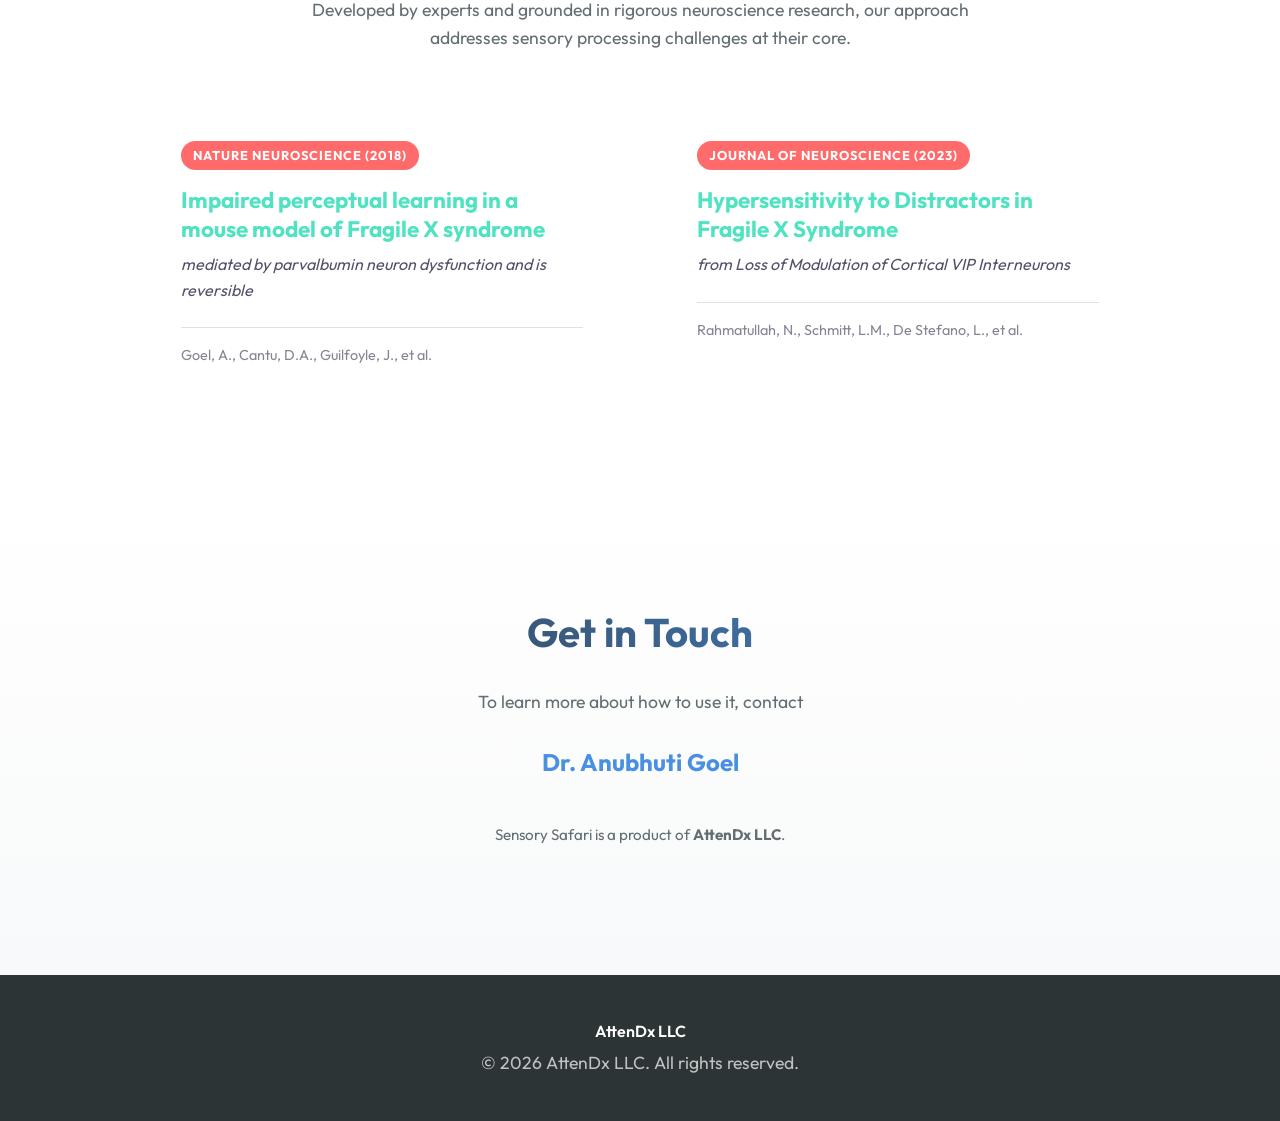
==== commit da02bbc0: "Fix science card text visibility and update copyright to 2026" ====
--- a/index.html
+++ b/index.html
@@ -171,7 +171,7 @@
     <footer>
         <div class="container">
             <p class="footer-brand">AttenDx LLC</p>
-            <p>&copy; 2025 AttenDx LLC. All rights reserved.</p>
+            <p>&copy; 2026 AttenDx LLC. All rights reserved.</p>
         </div>
     </footer>
 
--- a/styles.css
+++ b/styles.css
@@ -316,15 +316,15 @@
 
 .research-subtitle {
     font-size: 1rem;
-    color: rgba(255, 255, 255, 0.9);
+    color: rgba(50, 50, 80, 0.85);
     margin-bottom: 1.5rem;
     font-style: italic;
 }
 
 .citation {
     font-size: 0.9rem;
-    color: rgba(255, 255, 255, 0.6);
-    border-top: 1px solid rgba(255, 255, 255, 0.1);
+    color: rgba(50, 50, 80, 0.6);
+    border-top: 1px solid rgba(50, 50, 80, 0.15);
     padding-top: 1rem;
 }
 
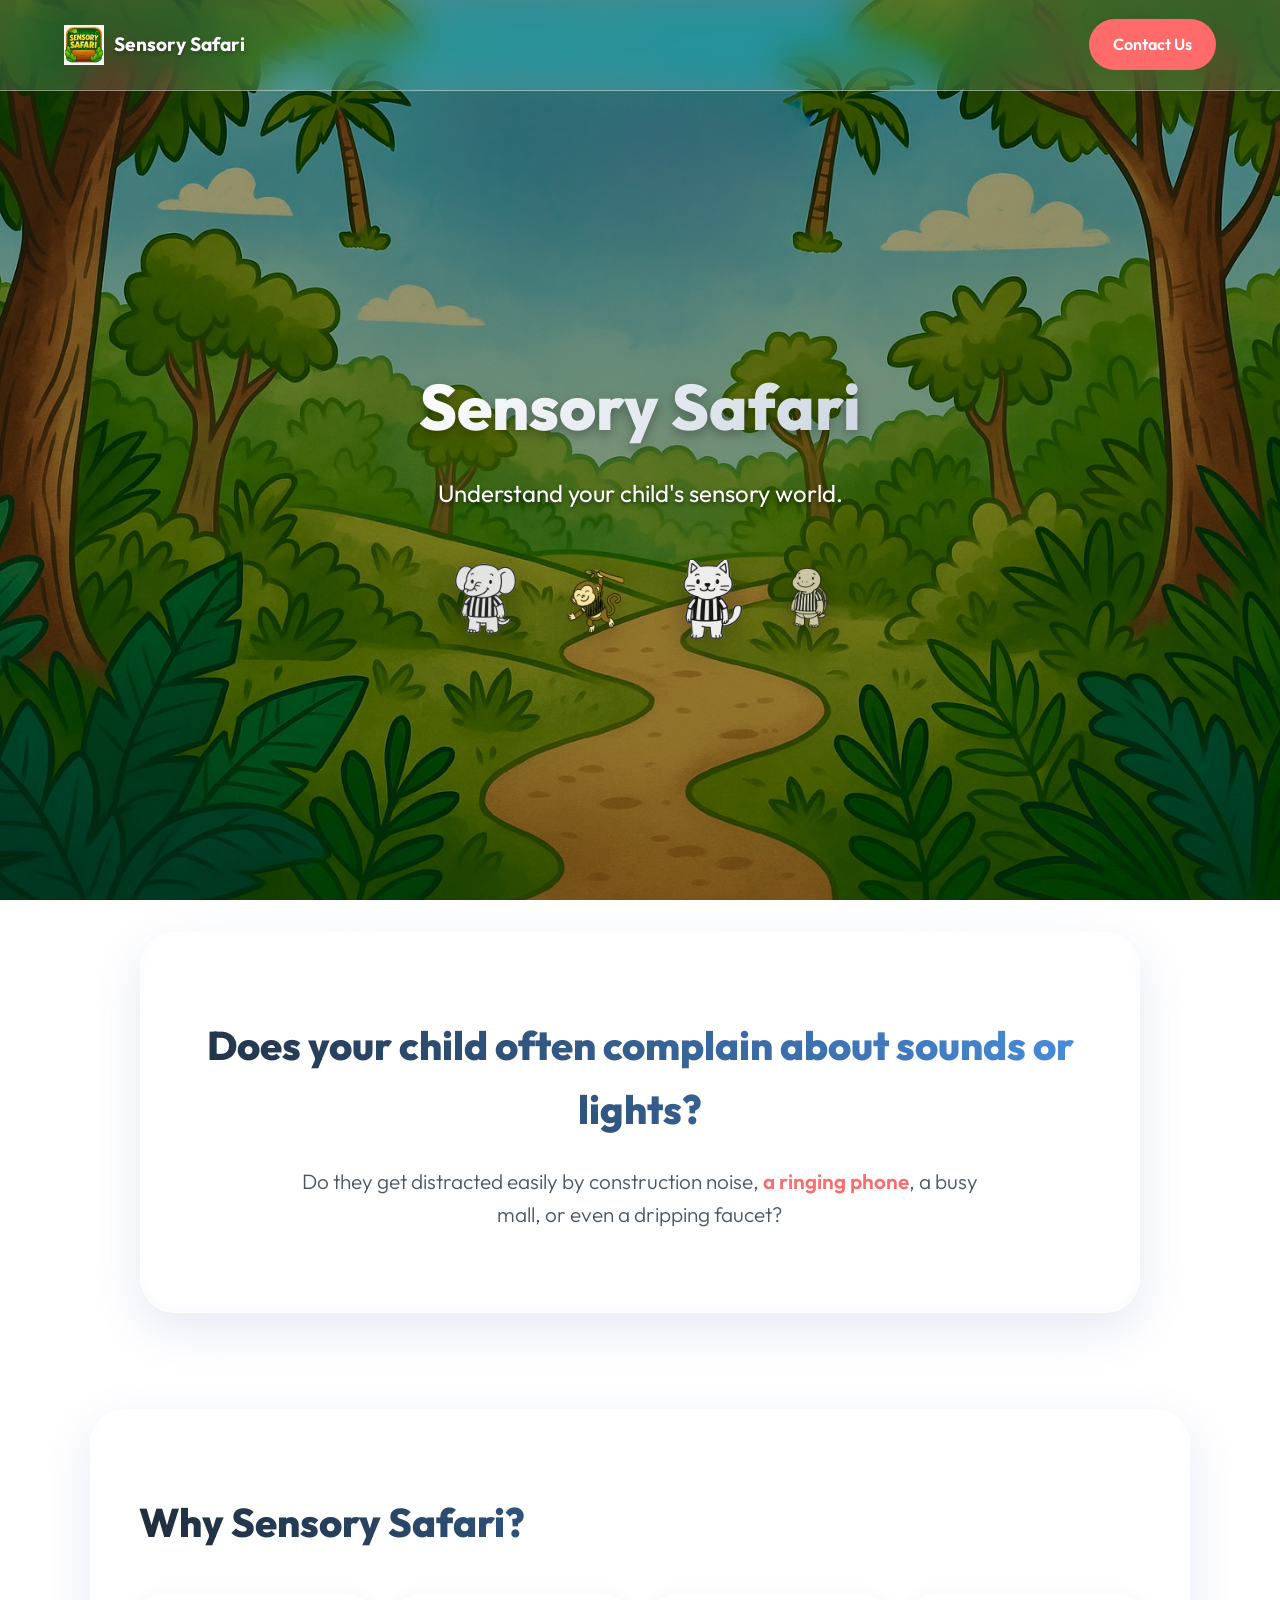
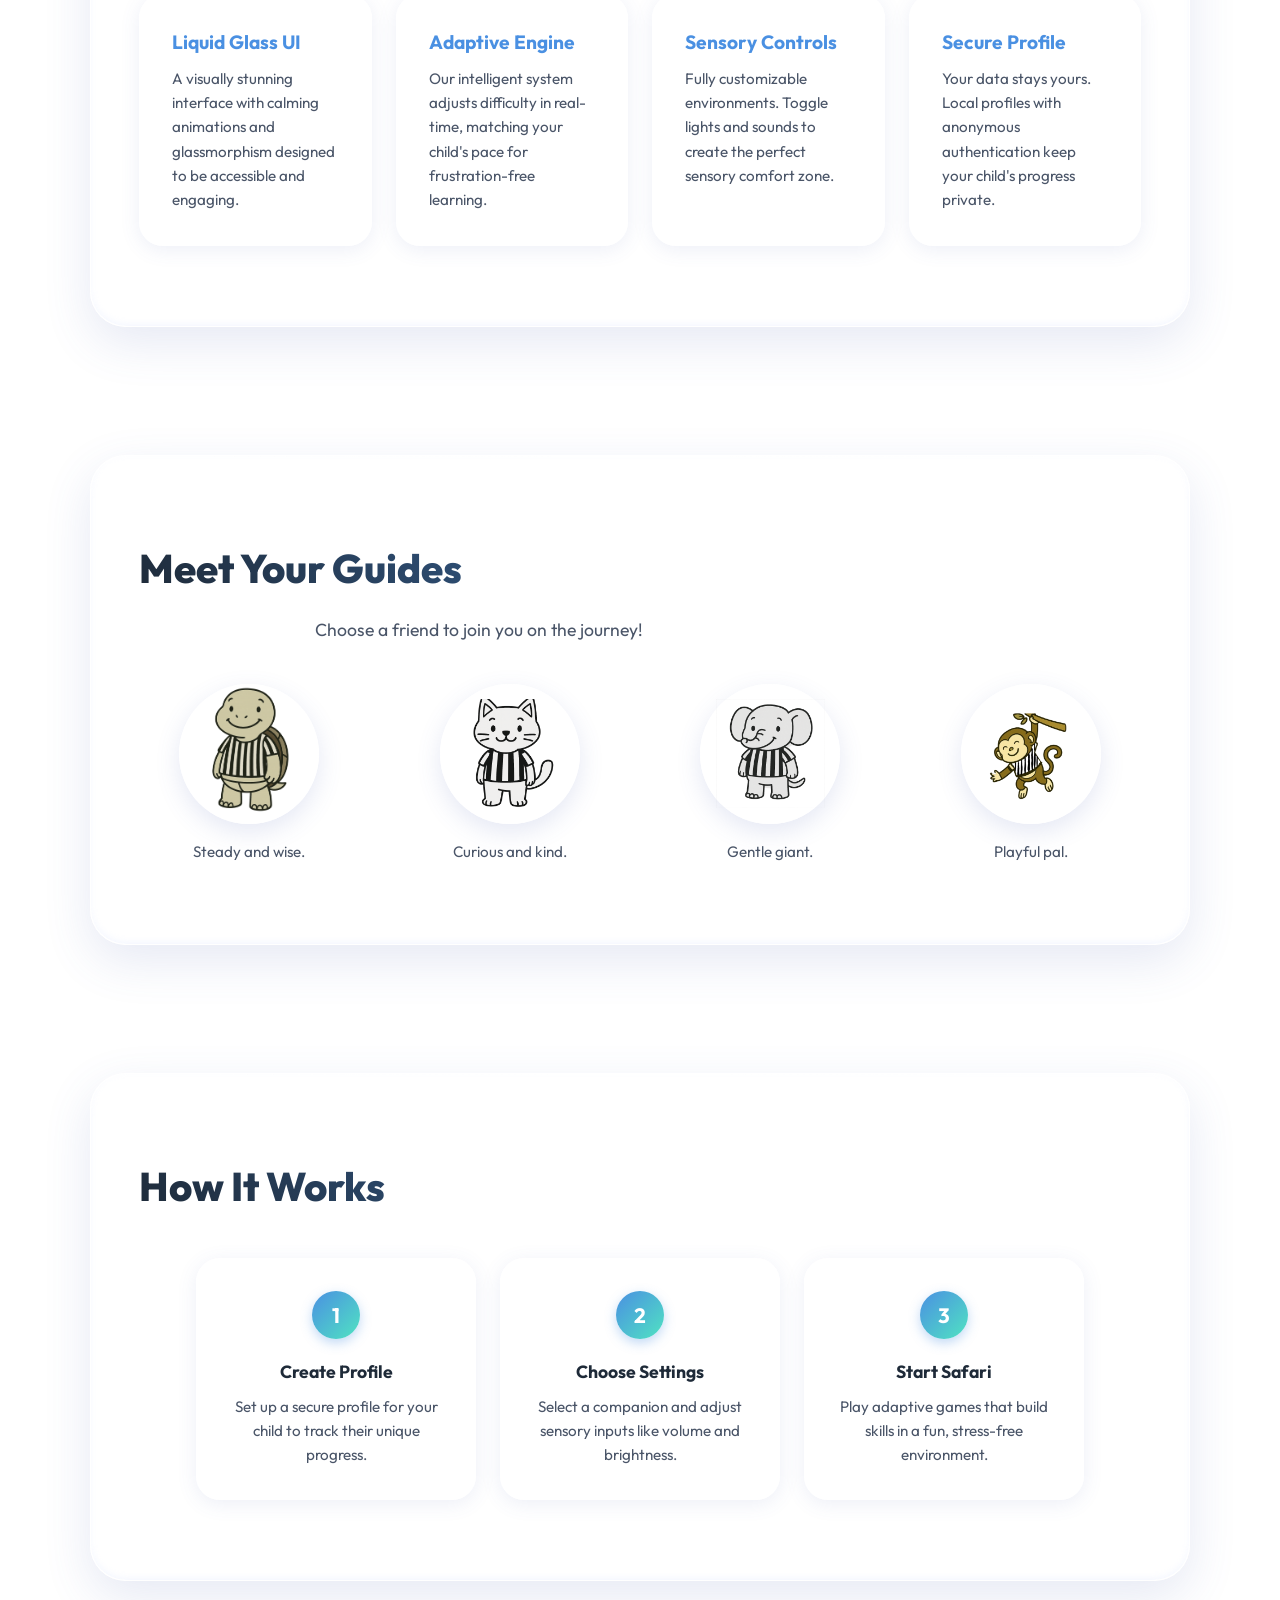
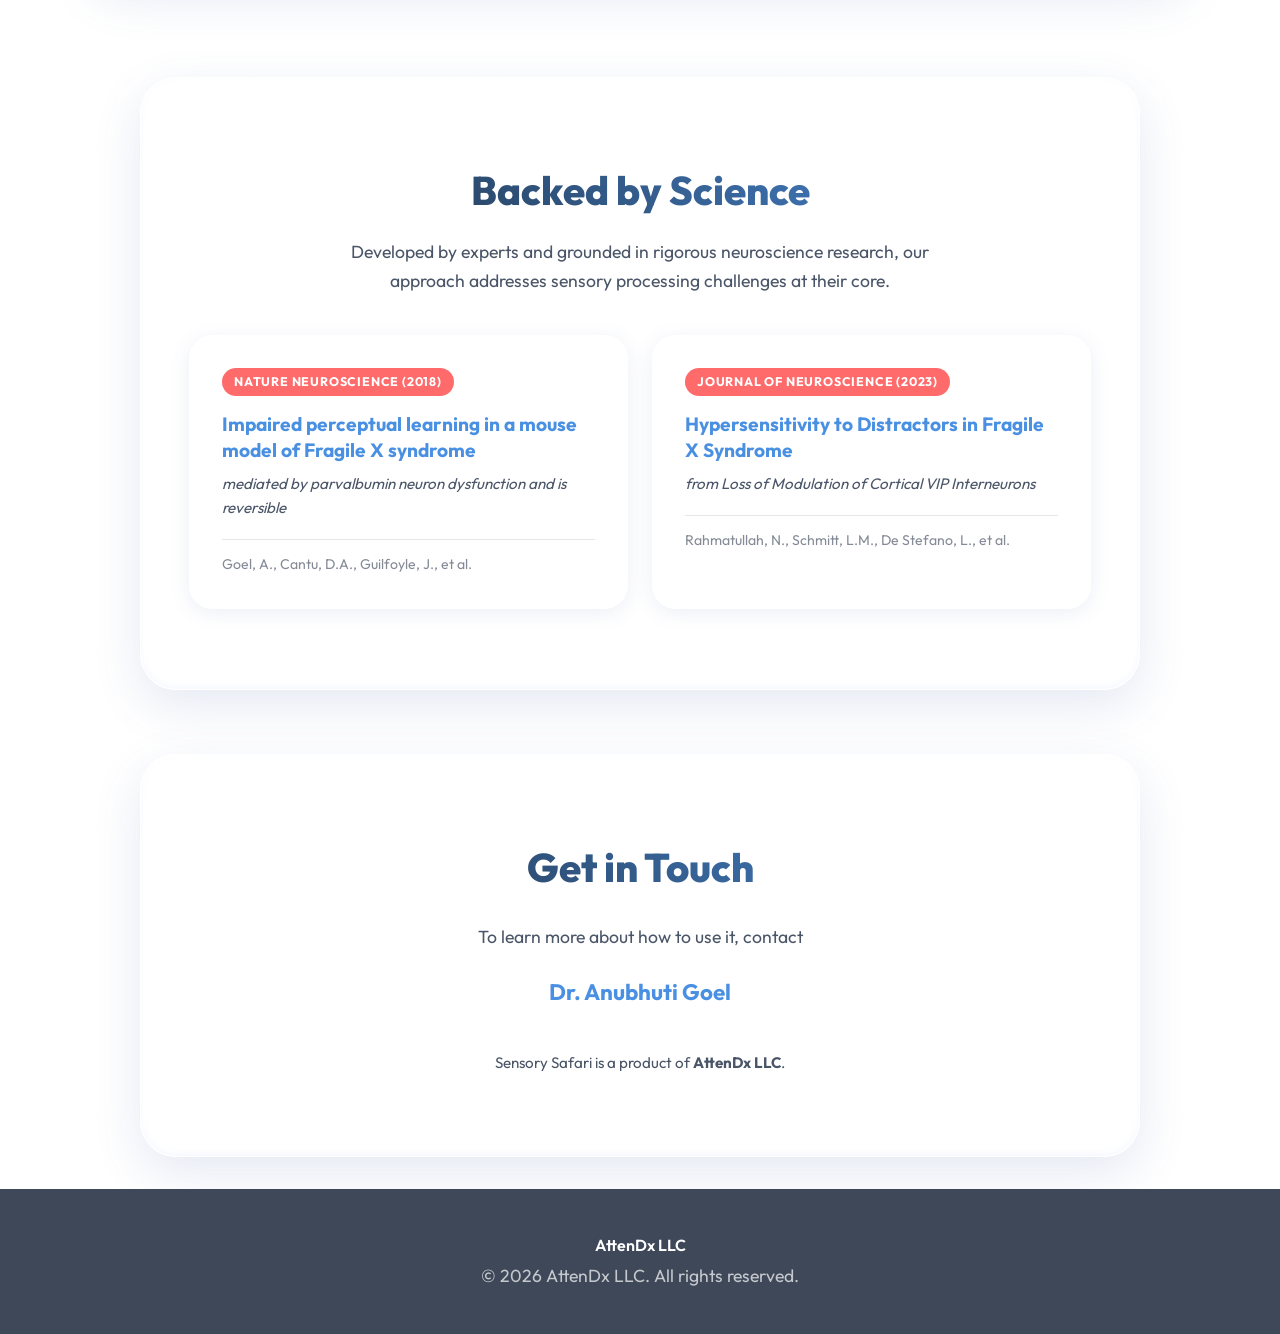
==== commit 74faf24e: "Redesign sections as liquid glass cells with pastel gradient background" ====
--- a/index.html
+++ b/index.html
@@ -39,7 +39,7 @@
 
     <main>
         <section class="problem-section scroll-reveal">
-            <div class="container">
+            <div class="container liquid-cell">
                 <h2>Does your child often complain about sounds or lights?</h2>
                 <p class="large-text">
                     Do they get distracted easily by construction noise, <span class="highlight">a ringing phone</span>,
@@ -50,6 +50,7 @@
 
         <!-- Features Section -->
         <section class="features scroll-reveal" id="features">
+            <div class="liquid-cell">
             <h2 class="section-title">Why Sensory Safari?</h2>
             <div class="features-grid">
                 <div class="feature-card">
@@ -73,10 +74,12 @@
                         private.</p>
                 </div>
             </div>
+            </div>
         </section>
 
         <!-- Companions Section -->
         <section class="companions scroll-reveal" id="companions">
+            <div class="liquid-cell">
             <h2 class="section-title">Meet Your Guides</h2>
             <p class="section-subtitle">Choose a friend to join you on the journey!</p>
             <div class="companions-grid">
@@ -105,10 +108,12 @@
                     <p>Playful pal.</p>
                 </div>
             </div>
+            </div>
         </section>
 
         <!-- How It Works Section -->
         <section class="how-it-works scroll-reveal" id="how-it-works">
+            <div class="liquid-cell">
             <h2 class="section-title">How It Works</h2>
             <div class="steps-container">
                 <div class="step-item">
@@ -127,11 +132,12 @@
                     <p>Play adaptive games that build skills in a fun, stress-free environment.</p>
                 </div>
             </div>
+            </div>
         </section>
 
         <!-- Science Section -->
         <section class="science scroll-reveal" id="science">
-            <div class="container">
+            <div class="container liquid-cell">
                 <h2 class="section-title">Backed by Science</h2>
                 <p class="section-text">
                     Developed by experts and grounded in rigorous neuroscience research, our approach addresses sensory
@@ -155,7 +161,7 @@
         </section>
 
         <section id="contact" class="contact-section scroll-reveal">
-            <div class="container">
+            <div class="container liquid-cell">
                 <h2>Get in Touch</h2>
                 <p>
                     To learn more about how to use it, contact <br>
--- a/styles.css
+++ b/styles.css
@@ -2,16 +2,11 @@
     --primary: #4A90E2;
     --secondary: #50E3C2;
     --accent: #FF6B6B;
-    --background: #F8F9FA;
-    --text: #2D3436;
-    --text-light: #636E72;
-    --glass: rgba(255, 255, 255, 0.7);
-    --glass-border: rgba(255, 255, 255, 0.5);
-    --shadow: 0 8px 32px 0 rgba(31, 38, 135, 0.15);
-
-    /* Safari vibes */
-    --safari-green: #2ecc71;
-    --safari-earth: #e67e22;
+    --text: #1e2a38;
+    --text-light: #4a5568;
+    --glass: rgba(255, 255, 255, 0.55);
+    --glass-border: rgba(255, 255, 255, 0.75);
+    --shadow: 0 8px 40px rgba(80, 100, 160, 0.18);
 }
 
 * {
@@ -23,11 +18,12 @@
 body {
     font-family: 'Outfit', sans-serif;
     color: var(--text);
-    background-color: var(--background);
-    background-image:
-        radial-gradient(at 0% 0%, hsla(253, 16%, 7%, 1) 0, transparent 50%),
-        radial-gradient(at 50% 0%, hsla(225, 39%, 30%, 1) 0, transparent 50%),
-        radial-gradient(at 100% 0%, hsla(339, 49%, 30%, 1) 0, transparent 50%);
+    background: linear-gradient(155deg,
+        #c8eaff 0%,
+        #d4f5ea 25%,
+        #e8d5f5 55%,
+        #ffd6c0 80%,
+        #c8eaff 100%);
     background-attachment: fixed;
     line-height: 1.6;
     overflow-x: hidden;
@@ -39,15 +35,15 @@
     top: 0;
     left: 0;
     width: 100%;
-    padding: 1.5rem 5%;
+    padding: 1.2rem 5%;
     display: flex;
     justify-content: space-between;
     align-items: center;
-    background: rgba(255, 255, 255, 0.1);
-    backdrop-filter: blur(10px);
-    -webkit-backdrop-filter: blur(10px);
+    background: rgba(255, 255, 255, 0.15);
+    backdrop-filter: blur(20px) saturate(180%);
+    -webkit-backdrop-filter: blur(20px) saturate(180%);
     z-index: 1000;
-    border-bottom: 1px solid var(--glass-border);
+    border-bottom: 1px solid rgba(255, 255, 255, 0.4);
 }
 
 .logo-container {
@@ -65,7 +61,6 @@
     font-weight: 700;
     font-size: 1.2rem;
     color: white;
-    /* Contrast against dark top bg */
     text-shadow: 0 2px 4px rgba(0, 0, 0, 0.3);
 }
 
@@ -99,20 +94,14 @@
 
 .hero-background {
     position: absolute;
-    top: 0;
-    left: 0;
-    width: 100%;
-    height: 100%;
+    top: 0; left: 0;
+    width: 100%; height: 100%;
     background-image: url('assets/Background.png');
-    /* Use app background if suitable, else gradient remains */
     background-size: cover;
     background-position: center;
     z-index: -1;
     filter: brightness(0.6);
-    /* Darken for text readability */
-}
-
-/* Fallback if image doesn't load or looks bad, use body gradient */
+}
 
 .hero-content {
     max-width: 800px;
@@ -126,7 +115,6 @@
     background: linear-gradient(135deg, #fff 0%, #cbd5e0 100%);
     -webkit-background-clip: text;
     background-clip: text;
-    background-clip: text;
     -webkit-text-fill-color: transparent;
     filter: drop-shadow(0 4px 6px rgba(0, 0, 0, 0.3));
     opacity: 0;
@@ -145,247 +133,42 @@
     transition: opacity 0.8s ease, transform 0.8s ease;
 }
 
-/* Features Section */
-.features,
-.companions,
-.how-it-works {
-    padding: 6rem 2rem;
-    max-width: 1200px;
-    margin: 0 auto;
-    text-align: center;
-}
-
-.section-title {
-    font-size: 2.5rem;
-    margin-bottom: 3rem;
-    color: var(--text);
-}
-
-.section-subtitle {
-    font-size: 1.2rem;
-    margin-bottom: 3rem;
-    color: rgba(255, 255, 255, 0.8);
-}
-
-.features-grid {
-    display: grid;
-    grid-template-columns: repeat(auto-fit, minmax(250px, 1fr));
-    gap: 2rem;
-}
-
-.feature-card {
-    background: var(--glass);
-    backdrop-filter: blur(10px);
-    -webkit-backdrop-filter: blur(10px);
-    border: 1px solid var(--glass-border);
-    padding: 2rem;
-    border-radius: 20px;
-    box-shadow: var(--shadow);
-    transition: transform 0.3s ease;
-}
-
-.feature-card:hover {
-    transform: translateY(-10px);
-}
-
-.feature-card h3 {
-    font-size: 1.5rem;
-    margin-bottom: 1rem;
-    color: var(--secondary);
-}
-
-/* Companions Section */
-.companions-grid {
-    display: grid;
-    grid-template-columns: repeat(auto-fit, minmax(200px, 1fr));
-    gap: 3rem;
-    justify-items: center;
-}
-
-.companion-card {
-    text-align: center;
-}
-
-.companion-img-wrapper {
-    width: 150px;
-    height: 150px;
-    background: var(--glass);
-    backdrop-filter: blur(10px);
-    -webkit-backdrop-filter: blur(10px);
-    border-radius: 50%;
-    display: flex;
-    align-items: center;
-    justify-content: center;
-    margin-bottom: 1.5rem;
-    border: 2px solid var(--primary);
-    box-shadow: var(--shadow);
-    transition: transform 0.3s ease, box-shadow 0.3s ease;
-}
-
-.companion-img-wrapper:hover {
-    transform: scale(1.05);
-    box-shadow: 0 0 20px rgba(78, 205, 196, 0.4);
-}
-
-.companion-img {
-    width: 80%;
-    height: auto;
-}
-
-/* How It Works Section */
-.steps-container {
-    display: flex;
-    flex-wrap: wrap;
-    justify-content: center;
-    gap: 4rem;
-    margin-top: 3rem;
-}
-
-.step-item {
-    flex: 1;
-    min-width: 250px;
-    max-width: 300px;
+/* ── Liquid Cell – base style for all page sections ── */
+.liquid-cell {
+    background: rgba(255, 255, 255, 0.52);
+    backdrop-filter: blur(28px) saturate(180%);
+    -webkit-backdrop-filter: blur(28px) saturate(180%);
+    border: 1px solid rgba(255, 255, 255, 0.8);
+    border-radius: 36px;
+    box-shadow:
+        0 4px 6px rgba(255, 255, 255, 0.6) inset,
+        0 -2px 6px rgba(180, 200, 255, 0.15) inset,
+        0 16px 48px rgba(80, 100, 180, 0.14),
+        0 2px 8px rgba(255, 255, 255, 0.5);
+    margin: 2rem auto;
+    max-width: 1100px;
+    padding: 5rem 3rem;
     position: relative;
-    padding: 2rem;
-    background: var(--glass);
-    backdrop-filter: blur(10px);
-    -webkit-backdrop-filter: blur(10px);
-    border-radius: 20px;
-    border: 1px solid var(--glass-border);
-    box-shadow: var(--shadow);
-}
-
-.step-number {
-    width: 50px;
-    height: 50px;
-    background: var(--accent);
-    color: white;
-    font-size: 1.5rem;
-    font-weight: bold;
-    border-radius: 50%;
-    display: flex;
-    align-items: center;
-    justify-content: center;
-    margin: 0 auto 1.5rem;
-}
-
-/* Research Section */
-.research-grid {
-    display: grid;
-    grid-template-columns: repeat(auto-fit, minmax(300px, 1fr));
-    gap: 2rem;
-    margin-top: 3rem;
-    text-align: left;
-}
-
-.research-card {
-    background: var(--glass);
-    backdrop-filter: blur(10px);
-    -webkit-backdrop-filter: blur(10px);
-    border: 1px solid var(--glass-border);
-    padding: 2.5rem;
-    border-radius: 20px;
-    position: relative;
-    transition: transform 0.3s ease, box-shadow 0.3s ease;
-}
-
-.research-card:hover {
-    transform: translateY(-5px);
-    box-shadow: 0 10px 30px rgba(0, 0, 0, 0.2);
-}
-
-.journal-badge {
-    display: inline-block;
-    background: var(--accent);
-    color: white;
-    padding: 0.25rem 0.75rem;
-    border-radius: 50px;
-    font-size: 0.8rem;
-    font-weight: bold;
-    margin-bottom: 1rem;
-    text-transform: uppercase;
-    letter-spacing: 1px;
-}
-
-.research-card h3 {
-    font-size: 1.4rem;
-    margin-bottom: 0.5rem;
-    color: var(--secondary);
-    line-height: 1.3;
-}
-
-.research-subtitle {
-    font-size: 1rem;
-    color: rgba(50, 50, 80, 0.85);
-    margin-bottom: 1.5rem;
-    font-style: italic;
-}
-
-.citation {
-    font-size: 0.9rem;
-    color: rgba(50, 50, 80, 0.6);
-    border-top: 1px solid rgba(50, 50, 80, 0.15);
-    padding-top: 1rem;
-}
-
-/* Hero Animals */
-.hero-animals {
-    display: flex;
-    justify-content: center;
-    gap: 2rem;
-    flex-wrap: wrap;
-    margin-top: 2rem;
-}
-
-.animal {
-    height: 80px;
-    width: auto;
-    filter: drop-shadow(0 10px 15px rgba(0, 0, 0, 0.3));
-    transition: transform 0.3s ease;
-}
-
-.animal:hover {
-    transform: scale(1.1) rotate(5deg);
-}
-
-/* Floating Animation */
-@keyframes float {
-    0% {
-        transform: translateY(0px);
-    }
-
-    50% {
-        transform: translateY(-10px);
-    }
-
-    100% {
-        transform: translateY(0px);
-    }
-}
-
-.floating {
-    animation: float 4s ease-in-out infinite;
-}
-
-.delay-1 {
-    animation-delay: 0.5s;
-}
-
-.delay-2 {
-    animation-delay: 1s;
-}
-
-.delay-3 {
-    animation-delay: 1.5s;
-}
-
-.delay-4 {
-    animation-delay: 2s;
-}
-
-/* Sections */
+    overflow: hidden;
+}
+
+/* subtle shimmer highlight at the top of each cell */
+.liquid-cell::before {
+    content: '';
+    position: absolute;
+    top: 0; left: 10%; right: 10%;
+    height: 1px;
+    background: linear-gradient(90deg,
+        transparent,
+        rgba(255,255,255,0.9) 40%,
+        rgba(255,255,255,0.9) 60%,
+        transparent);
+    border-radius: 100%;
+}
+
+/* Outer wrapper keeps horizontal padding */
 section {
-    padding: 6rem 2rem;
+    padding: 2rem 2rem;
 }
 
 .container {
@@ -394,14 +177,20 @@
     text-align: center;
 }
 
-.glass-card {
-    background: var(--glass);
-    backdrop-filter: blur(16px);
-    -webkit-backdrop-filter: blur(16px);
-    border: 1px solid var(--glass-border);
-    border-radius: 20px;
-    padding: 4rem;
-    box-shadow: var(--shadow);
+/* Section titles */
+.section-title {
+    font-size: 2.5rem;
+    margin-bottom: 1rem;
+    color: var(--text);
+    font-weight: 800;
+}
+
+.section-text,
+.section-subtitle {
+    font-size: 1.1rem;
+    color: var(--text-light);
+    max-width: 650px;
+    margin: 0 auto 2.5rem;
 }
 
 h2 {
@@ -410,8 +199,8 @@
     background: linear-gradient(45deg, var(--text), var(--primary));
     -webkit-background-clip: text;
     background-clip: text;
-    background-clip: text;
     -webkit-text-fill-color: transparent;
+    font-weight: 800;
 }
 
 p {
@@ -421,61 +210,216 @@
     margin: 0 auto;
 }
 
+/* Features grid */
+.features-grid {
+    display: grid;
+    grid-template-columns: repeat(auto-fit, minmax(230px, 1fr));
+    gap: 1.5rem;
+    margin-top: 2.5rem;
+}
+
+.feature-card {
+    background: rgba(255, 255, 255, 0.6);
+    border: 1px solid rgba(255, 255, 255, 0.85);
+    border-radius: 24px;
+    padding: 2rem;
+    box-shadow: 0 4px 20px rgba(80, 100, 180, 0.1);
+    transition: transform 0.3s ease, box-shadow 0.3s ease;
+    text-align: left;
+}
+
+.feature-card:hover {
+    transform: translateY(-6px);
+    box-shadow: 0 12px 32px rgba(80, 100, 180, 0.18);
+}
+
+.feature-card h3 {
+    font-size: 1.2rem;
+    margin-bottom: 0.6rem;
+    color: var(--primary);
+    font-weight: 700;
+}
+
+.feature-card p {
+    font-size: 0.95rem;
+    color: var(--text-light);
+    margin: 0;
+    max-width: none;
+}
+
+/* Companions */
+.companions-grid {
+    display: grid;
+    grid-template-columns: repeat(auto-fit, minmax(160px, 1fr));
+    gap: 2.5rem;
+    justify-items: center;
+    margin-top: 2.5rem;
+}
+
+.companion-card {
+    text-align: center;
+}
+
+.companion-img-wrapper {
+    width: 140px;
+    height: 140px;
+    background: rgba(255, 255, 255, 0.65);
+    backdrop-filter: blur(12px);
+    -webkit-backdrop-filter: blur(12px);
+    border-radius: 50%;
+    display: flex;
+    align-items: center;
+    justify-content: center;
+    margin: 0 auto 1rem;
+    border: 2px solid rgba(255, 255, 255, 0.9);
+    box-shadow: 0 8px 24px rgba(80, 100, 180, 0.15);
+    transition: transform 0.3s ease, box-shadow 0.3s ease;
+}
+
+.companion-img-wrapper:hover {
+    transform: scale(1.08);
+    box-shadow: 0 12px 32px rgba(78, 205, 196, 0.35);
+}
+
+.companion-img {
+    width: 80%;
+    height: auto;
+}
+
+.companion-card p {
+    font-size: 0.95rem;
+    color: var(--text-light);
+    margin: 0;
+}
+
+/* How It Works */
+.steps-container {
+    display: flex;
+    flex-wrap: wrap;
+    justify-content: center;
+    gap: 1.5rem;
+    margin-top: 2.5rem;
+}
+
+.step-item {
+    flex: 1;
+    min-width: 220px;
+    max-width: 280px;
+    padding: 2rem;
+    background: rgba(255, 255, 255, 0.6);
+    border: 1px solid rgba(255, 255, 255, 0.85);
+    border-radius: 24px;
+    box-shadow: 0 4px 20px rgba(80, 100, 180, 0.1);
+    text-align: center;
+}
+
+.step-number {
+    width: 48px;
+    height: 48px;
+    background: linear-gradient(135deg, var(--primary), var(--secondary));
+    color: white;
+    font-size: 1.3rem;
+    font-weight: bold;
+    border-radius: 50%;
+    display: flex;
+    align-items: center;
+    justify-content: center;
+    margin: 0 auto 1.2rem;
+    box-shadow: 0 4px 12px rgba(74, 144, 226, 0.35);
+}
+
+.step-item h3 {
+    font-size: 1.1rem;
+    font-weight: 700;
+    color: var(--text);
+    margin-bottom: 0.5rem;
+}
+
+.step-item p {
+    font-size: 0.95rem;
+    margin: 0;
+    max-width: none;
+}
+
+/* Research cards */
+.research-grid {
+    display: grid;
+    grid-template-columns: repeat(auto-fit, minmax(280px, 1fr));
+    gap: 1.5rem;
+    margin-top: 2.5rem;
+    text-align: left;
+}
+
+.research-card {
+    background: rgba(255, 255, 255, 0.6);
+    border: 1px solid rgba(255, 255, 255, 0.85);
+    border-radius: 24px;
+    padding: 2rem;
+    box-shadow: 0 4px 20px rgba(80, 100, 180, 0.1);
+    transition: transform 0.3s ease, box-shadow 0.3s ease;
+}
+
+.research-card:hover {
+    transform: translateY(-5px);
+    box-shadow: 0 12px 32px rgba(80, 100, 180, 0.18);
+}
+
+.journal-badge {
+    display: inline-block;
+    background: var(--accent);
+    color: white;
+    padding: 0.25rem 0.75rem;
+    border-radius: 50px;
+    font-size: 0.78rem;
+    font-weight: bold;
+    margin-bottom: 1rem;
+    text-transform: uppercase;
+    letter-spacing: 0.8px;
+}
+
+.research-card h3 {
+    font-size: 1.2rem;
+    margin-bottom: 0.5rem;
+    color: var(--primary);
+    line-height: 1.35;
+    font-weight: 700;
+}
+
+.research-subtitle {
+    font-size: 0.95rem;
+    color: var(--text-light);
+    margin-bottom: 1.2rem;
+    font-style: italic;
+}
+
+.citation {
+    font-size: 0.88rem;
+    color: rgba(50, 60, 80, 0.6);
+    border-top: 1px solid rgba(50, 60, 80, 0.12);
+    padding-top: 0.8rem;
+}
+
+/* Problem section */
 .large-text {
-    font-size: 1.4rem;
+    font-size: 1.3rem;
     font-weight: 300;
+    color: var(--text-light);
 }
 
 .highlight {
     color: var(--accent);
     font-weight: 600;
-    position: relative;
-    display: inline-block;
-}
-
-.highlight::after {
-    content: '';
-    position: absolute;
-    bottom: -2px;
-    left: 0;
-    width: 100%;
-    height: 2px;
-    background: var(--accent);
-    border-radius: 2px;
-    opacity: 0.6;
-}
-
-/* Problem Section */
-.problem-section {
-    background: white;
-}
-
-/* Solution Section */
-.solution-section {
-    background: transparent;
-    padding: 8rem 2rem;
-}
-
-/* Science Section */
-.science-section,
-.science {
-    background: white;
-}
-
-/* Contact Section */
-.contact-section {
-    background: linear-gradient(180deg, white 0%, var(--background) 100%);
-    padding-bottom: 8rem;
-}
-
+}
+
+/* Contact */
 .contact-link {
     color: var(--primary);
     font-weight: 700;
     text-decoration: none;
-    font-size: 1.5rem;
+    font-size: 1.4rem;
     margin-top: 1rem;
     display: inline-block;
-    padding: 0.5rem 1rem;
+    padding: 0.4rem 1rem;
     border: 2px solid transparent;
     border-radius: 10px;
     transition: all 0.3s ease;
@@ -483,12 +427,47 @@
 
 .contact-link:hover {
     border-color: var(--primary);
-    background: rgba(74, 144, 226, 0.1);
-}
+    background: rgba(74, 144, 226, 0.08);
+}
+
+/* Hero Animals */
+.hero-animals {
+    display: flex;
+    justify-content: center;
+    gap: 2rem;
+    flex-wrap: wrap;
+    margin-top: 2rem;
+}
+
+.animal {
+    height: 80px;
+    width: auto;
+    filter: drop-shadow(0 10px 15px rgba(0, 0, 0, 0.3));
+    transition: transform 0.3s ease;
+}
+
+.animal:hover {
+    transform: scale(1.1) rotate(5deg);
+}
+
+/* Floating Animation */
+@keyframes float {
+    0%   { transform: translateY(0px); }
+    50%  { transform: translateY(-10px); }
+    100% { transform: translateY(0px); }
+}
+
+.floating   { animation: float 4s ease-in-out infinite; }
+.delay-1    { animation-delay: 0.5s; }
+.delay-2    { animation-delay: 1s; }
+.delay-3    { animation-delay: 1.5s; }
+.delay-4    { animation-delay: 2s; }
 
 /* Footer */
 footer {
-    background: #2D3436;
+    background: rgba(30, 40, 60, 0.85);
+    backdrop-filter: blur(20px);
+    -webkit-backdrop-filter: blur(20px);
     color: white;
     padding: 2.5rem 2rem;
     text-align: center;
@@ -522,15 +501,7 @@
 
 /* Responsive */
 @media (max-width: 768px) {
-    .hero-title {
-        font-size: 3rem;
-    }
-
-    .glass-card {
-        padding: 2rem;
-    }
-
-    h2 {
-        font-size: 2rem;
-    }
-}+    .hero-title { font-size: 3rem; }
+    .liquid-cell { padding: 3rem 1.5rem; border-radius: 24px; }
+    h2 { font-size: 2rem; }
+}
